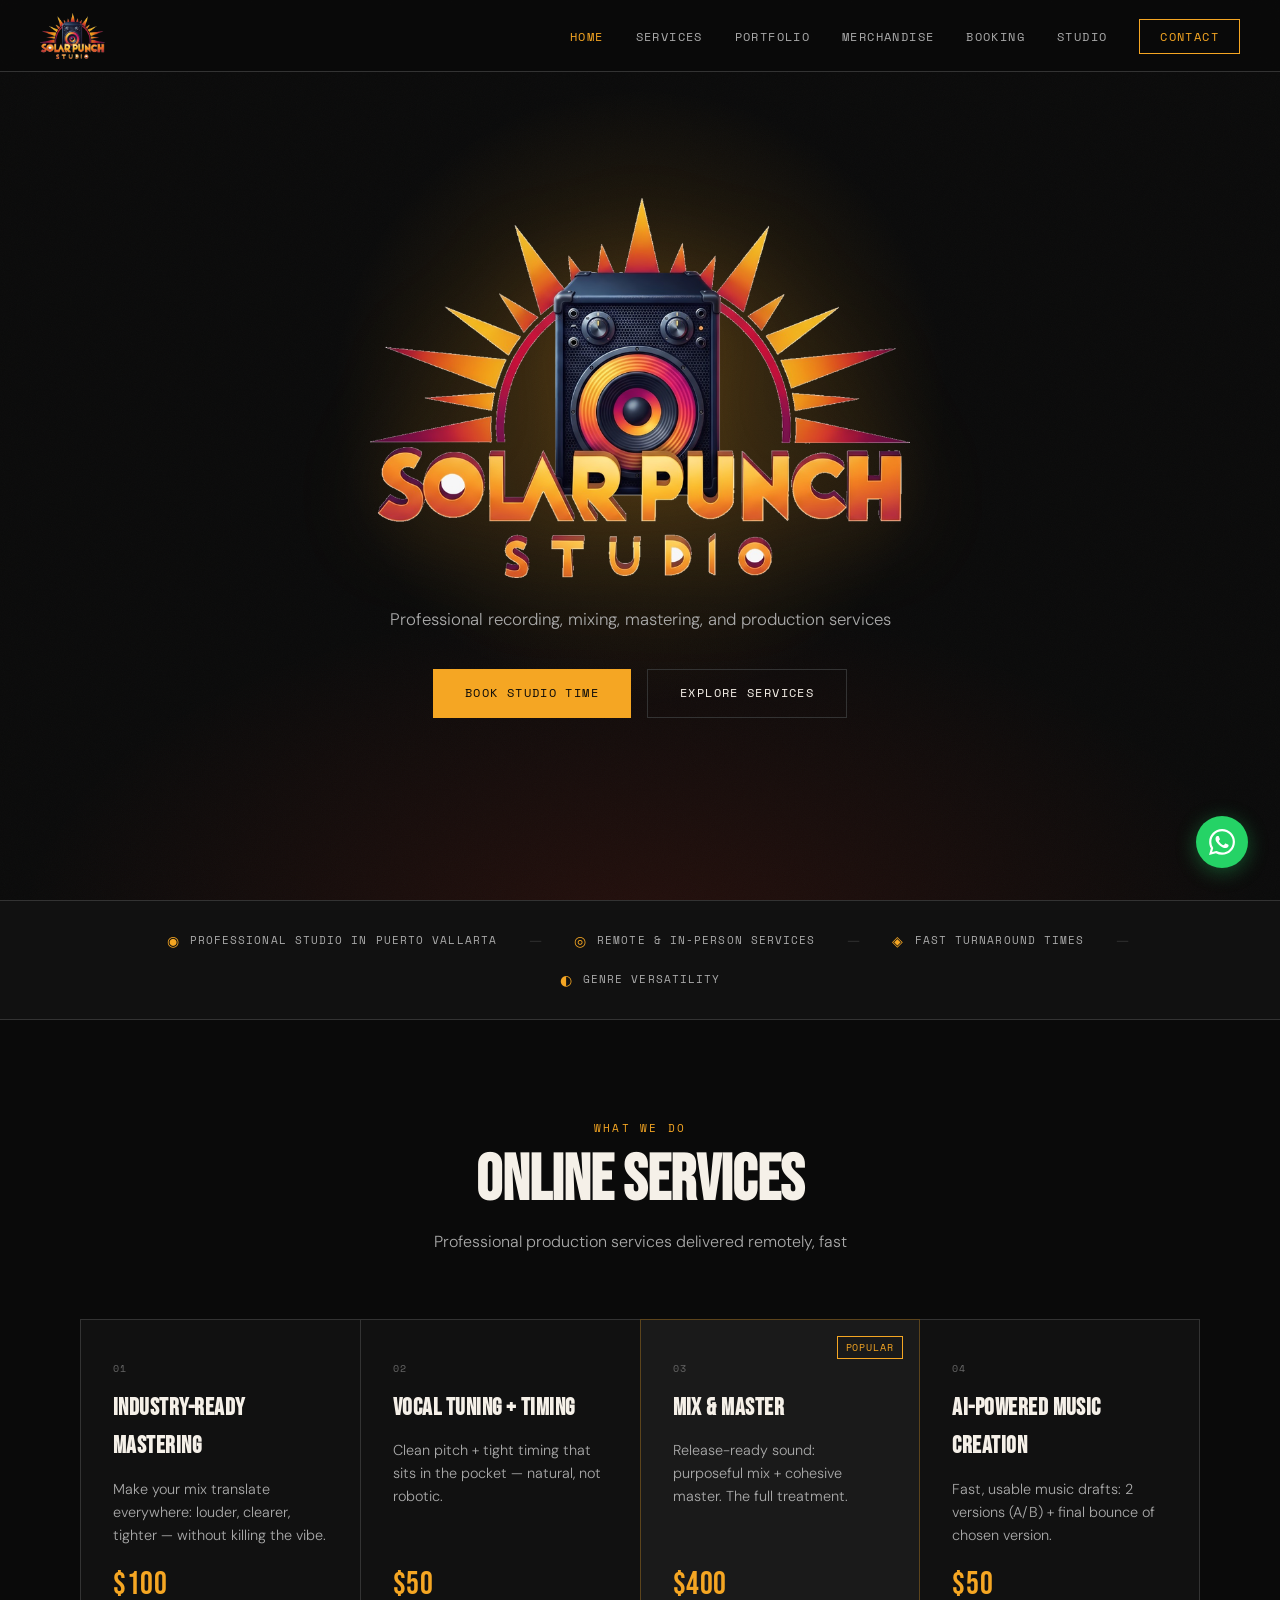
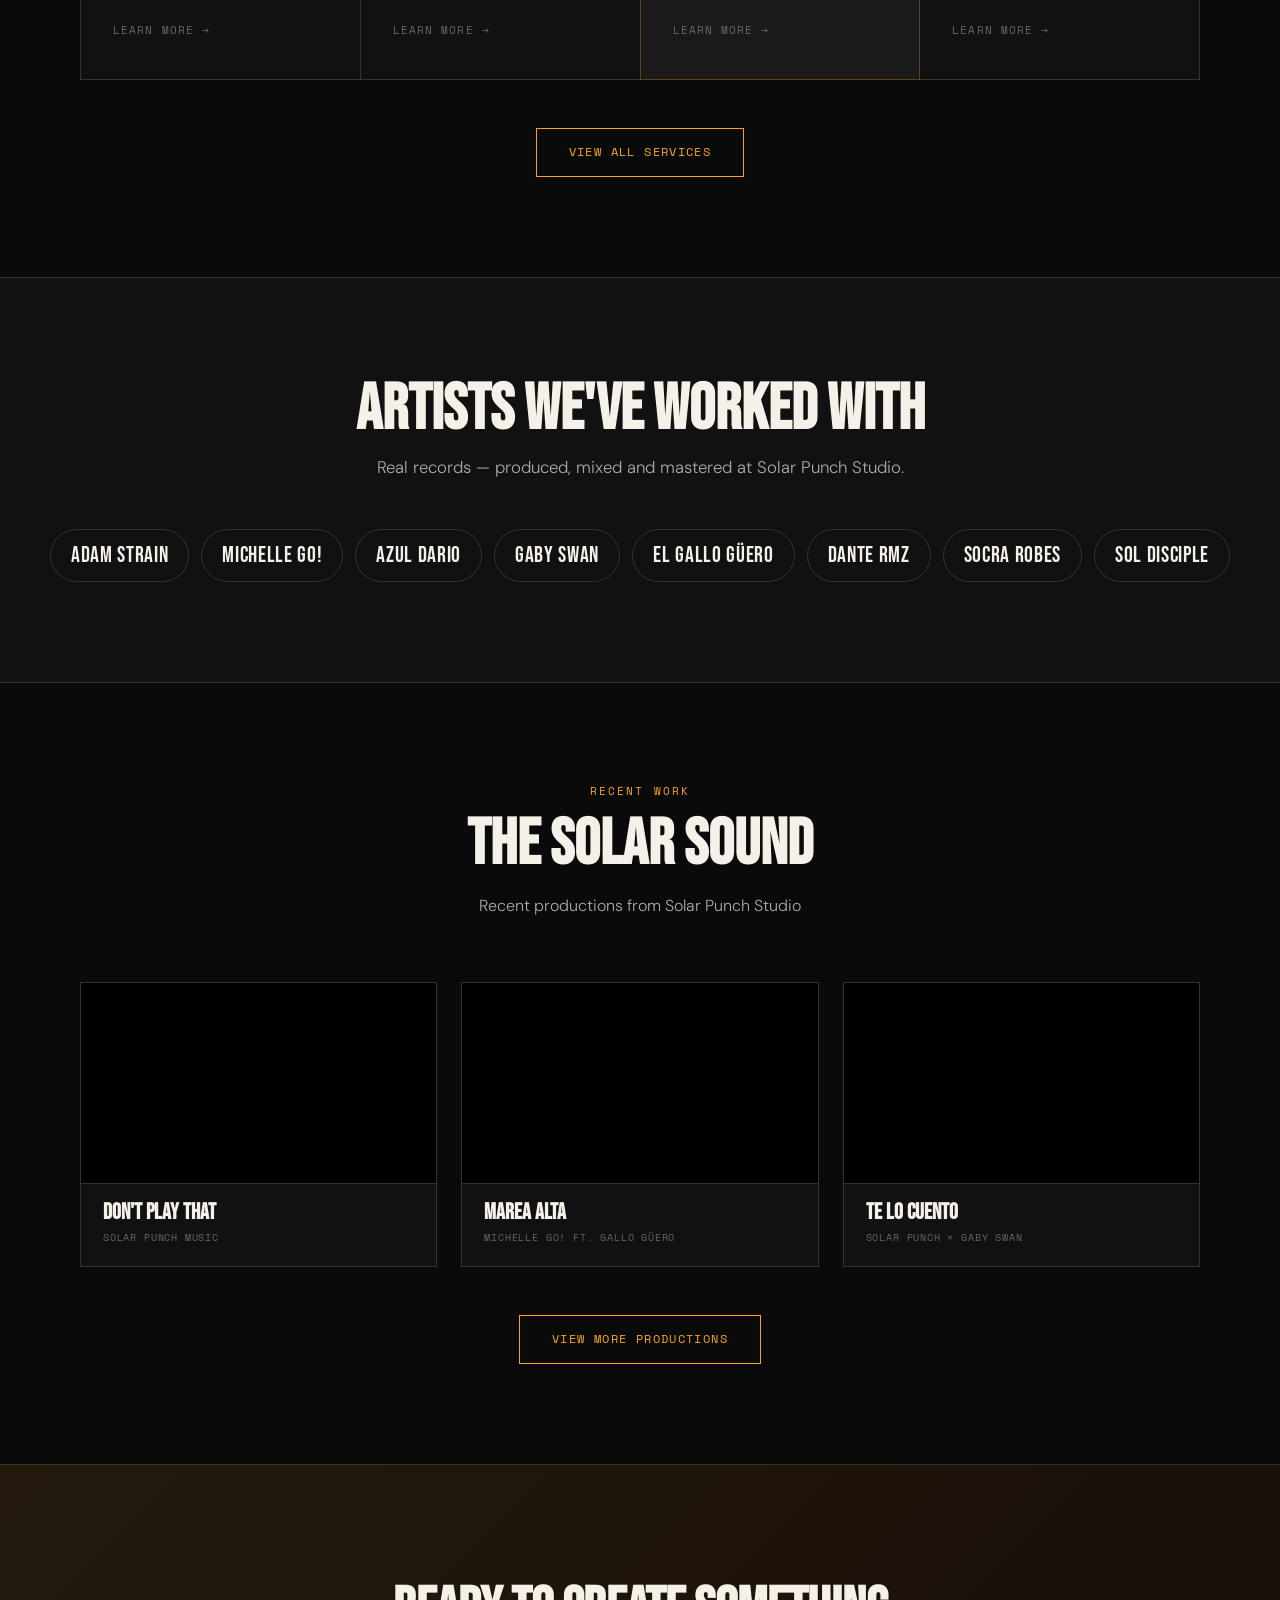
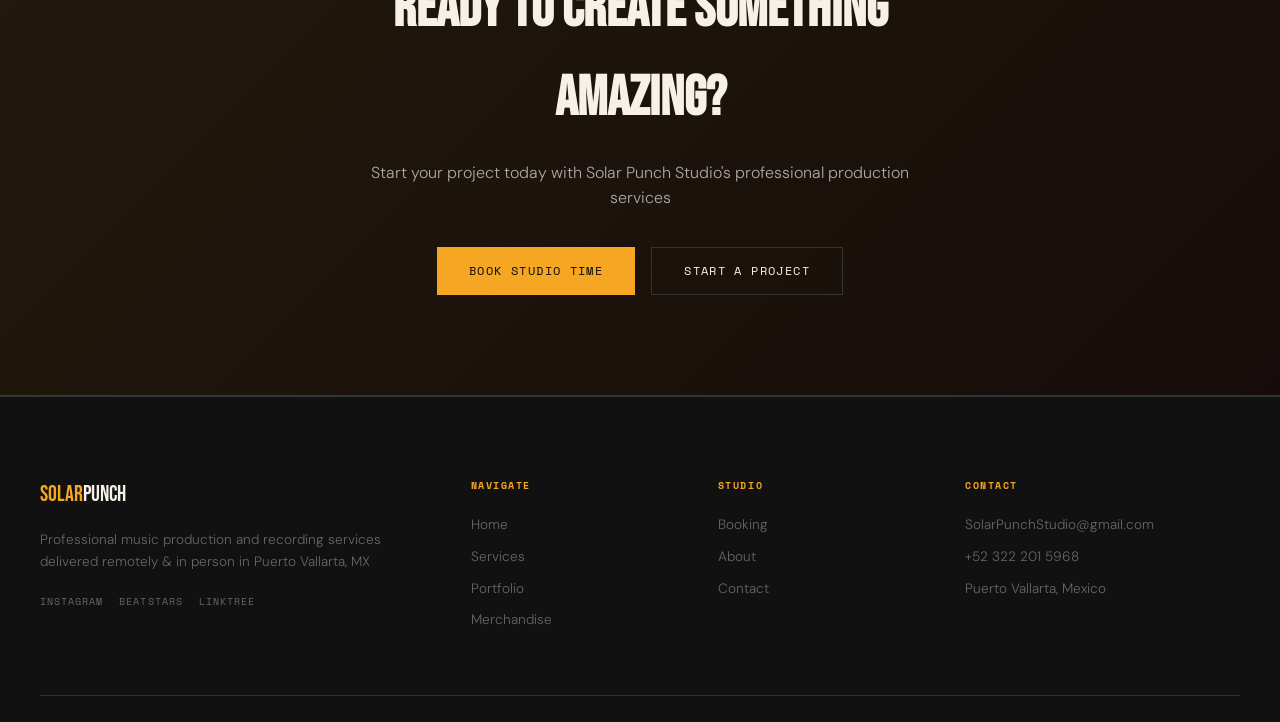
==== files/index.html @ 9b3d5a00 "Roster + portfolio: remove Prezence, swap Dzogchen for Discipline - Home roster: remove Prezence (vi" ====
<!DOCTYPE html>
<html lang="en">
<head>
  <meta charset="UTF-8" />
  <meta name="viewport" content="width=device-width, initial-scale=1.0" />
  <title>Solar Punch Studio — Professional Music Production | Puerto Vallarta</title>
  <meta name="description" content="Studio-quality beats, mixing, and mastering services. Remote & in-person production from Puerto Vallarta, MX. Hip-Hop, Música Mexicana, Pop, Indie, Trap & more." />
  <link rel="icon" href="favicon.ico" sizes="any" />
  <link rel="icon" type="image/png" sizes="32x32" href="favicon-32.png" />
  <link rel="icon" type="image/png" sizes="16x16" href="favicon-16.png" />
  <link rel="apple-touch-icon" href="apple-touch-icon.png" />
  <link rel="preconnect" href="https://fonts.googleapis.com" />
  <link rel="preconnect" href="https://fonts.gstatic.com" crossorigin />
  <link href="https://fonts.googleapis.com/css2?family=Bebas+Neue&family=DM+Sans:ital,opsz,wght@0,9..40,300;0,9..40,400;0,9..40,500;1,9..40,300&family=Space+Mono:ital,wght@0,400;0,700;1,400&display=swap" rel="stylesheet" />
  <link rel="stylesheet" href="style.css?v=2" />
  <style>
    .sound-card {
      border: 1px solid var(--border);
      background: var(--off-black);
      overflow: hidden;
      display: flex; flex-direction: column;
      transition: border-color var(--transition), transform var(--transition);
    }
    .sound-card:hover { border-color: var(--sun); transform: translateY(-4px); }
    .sound-video { position: relative; width: 100%; padding-top: 56.25%; background: #000; border-bottom: 1px solid var(--border); }
    .sound-video iframe { position: absolute; inset: 0; width: 100%; height: 100%; border: 0; }
    .sound-info { padding: 18px 22px 20px; }
    .sound-info h4 { font-family: var(--font-display); font-size: 1.35rem; line-height: 1.05; margin-bottom: 5px; }
    .sound-info p { font-family: var(--font-mono); font-size: 0.64rem; letter-spacing: 0.08em; color: var(--muted); text-transform: uppercase; }
    .artist-strip {
      display: flex; flex-wrap: wrap; justify-content: center;
      gap: 10px 12px; margin-top: 48px;
    }
    .artist-strip span {
      font-family: var(--font-display);
      font-size: 1.4rem; letter-spacing: 0.03em;
      color: var(--white);
      padding: 8px 20px;
      border: 1px solid var(--border);
      border-radius: 100px;
      transition: border-color var(--transition), color var(--transition);
    }
    .artist-strip span:hover { border-color: var(--sun); color: var(--sun); }
  </style>
</head>
<body>

  <!-- NAV -->
  <nav class="nav" id="nav">
    <a href="index.html" class="nav-logo" aria-label="Solar Punch Studio — home">
      <img src="logo-full.png" alt="Solar Punch Studio" />
    </a>
    <button class="nav-toggle" id="navToggle" aria-label="Menu">
      <span></span><span></span><span></span>
    </button>
    <ul class="nav-links" id="navLinks">
      <li><a href="index.html" class="active">Home</a></li>
      <li><a href="services.html">Services</a></li>
      <li><a href="portfolio.html">Portfolio</a></li>
      <li><a href="https://www.supportthecreators.com" target="_blank" rel="noopener">Merchandise</a></li>
      <li><a href="booking.html">Booking</a></li>
      <li><a href="about.html">Studio</a></li>
      <li><a href="contact.html" class="nav-cta">Contact</a></li>
    </ul>
  </nav>

  <!-- HERO -->
  <section class="hero">
    <div class="hero-bg">
      <div class="hero-glow"></div>
      <div class="grain"></div>
    </div>
    <div class="hero-content">
      <h1 class="hero-title hero-logo">
        <img src="logo-full.png" alt="Solar Punch Studio" width="540" height="380" />
      </h1>
      <p class="hero-sub">Professional recording, mixing, mastering, and production services</p>
      <div class="hero-actions">
        <a href="booking.html" class="btn btn-primary">Book Studio Time</a>
        <a href="services.html" class="btn btn-ghost">Explore Services</a>
      </div>
    </div>
  </section>

  <!-- BADGES -->
  <section class="badges">
    <div class="badge-item">
      <span class="badge-icon">◉</span>
      <span>Professional Studio in Puerto Vallarta</span>
    </div>
    <div class="badge-divider">—</div>
    <div class="badge-item">
      <span class="badge-icon">◎</span>
      <span>Remote &amp; In-Person Services</span>
    </div>
    <div class="badge-divider">—</div>
    <div class="badge-item">
      <span class="badge-icon">◈</span>
      <span>Fast Turnaround Times</span>
    </div>
    <div class="badge-divider">—</div>
    <div class="badge-item">
      <span class="badge-icon">◐</span>
      <span>Genre Versatility</span>
    </div>
  </section>

  <!-- SERVICES PREVIEW -->
  <section class="section services-preview">
    <div class="section-header">
      <p class="section-label">What We Do</p>
      <h2 class="section-title">Online Services</h2>
      <p class="section-sub">Professional production services delivered remotely, fast</p>
    </div>
    <div class="services-grid">
      <div class="service-card">
        <div class="service-num">01</div>
        <h3>Industry-Ready Mastering</h3>
        <p>Make your mix translate everywhere: louder, clearer, tighter — without killing the vibe.</p>
        <div class="service-price">$100</div>
        <a href="services.html" class="service-link">Learn more →</a>
      </div>
      <div class="service-card">
        <div class="service-num">02</div>
        <h3>Vocal Tuning + Timing</h3>
        <p>Clean pitch + tight timing that sits in the pocket — natural, not robotic.</p>
        <div class="service-price">$50</div>
        <a href="services.html" class="service-link">Learn more →</a>
      </div>
      <div class="service-card featured">
        <div class="service-num">03</div>
        <h3>Mix &amp; Master</h3>
        <p>Release-ready sound: purposeful mix + cohesive master. The full treatment.</p>
        <div class="service-price">$400</div>
        <a href="services.html" class="service-link">Learn more →</a>
      </div>
      <div class="service-card">
        <div class="service-num">04</div>
        <h3>AI-Powered Music Creation</h3>
        <p>Fast, usable music drafts: 2 versions (A/B) + final bounce of chosen version.</p>
        <div class="service-price">$50</div>
        <a href="services.html" class="service-link">Learn more →</a>
      </div>
    </div>
    <div class="section-cta">
      <a href="services.html" class="btn btn-outline">View All Services</a>
    </div>
  </section>

  <!-- TRUSTED BY -->
  <section class="trusted">
    <div class="trusted-inner">
      <h2 class="section-title">Artists We've Worked With</h2>
      <p class="trusted-lead">Real records — produced, mixed and mastered at Solar Punch Studio.</p>
      <div class="artist-strip">
        <span>Adam Strain</span>
        <span>Michelle Go!</span>
        <span>Azul Dario</span>
        <span>Gaby Swan</span>
        <span>El Gallo Güero</span>
        <span>Dante RMZ</span>
        <span>Socra Robes</span>
        <span>Sol Disciple</span>
      </div>
    </div>
  </section>

  <!-- PORTFOLIO PREVIEW -->
  <section class="section portfolio-preview">
    <div class="section-header">
      <p class="section-label">Recent Work</p>
      <h2 class="section-title">The Solar Sound</h2>
      <p class="section-sub">Recent productions from Solar Punch Studio</p>
    </div>
    <div class="portfolio-grid">
      <div class="sound-card">
        <div class="sound-video">
          <iframe src="https://www.youtube-nocookie.com/embed/-35cdhYy2c4" title="Don't Play That — Solar Punch Music" loading="lazy" allow="accelerometer; autoplay; clipboard-write; encrypted-media; gyroscope; picture-in-picture" allowfullscreen></iframe>
        </div>
        <div class="sound-info">
          <h4>Don't Play That</h4>
          <p>Solar Punch Music</p>
        </div>
      </div>
      <div class="sound-card">
        <div class="sound-video">
          <iframe src="https://www.youtube-nocookie.com/embed/tIAr6CQcJ4I" title="Marea Alta — Michelle Go! Ft. Gallo Güero" loading="lazy" allow="accelerometer; autoplay; clipboard-write; encrypted-media; gyroscope; picture-in-picture" allowfullscreen></iframe>
        </div>
        <div class="sound-info">
          <h4>Marea Alta</h4>
          <p>Michelle Go! Ft. Gallo Güero</p>
        </div>
      </div>
      <div class="sound-card">
        <div class="sound-video">
          <iframe src="https://www.youtube-nocookie.com/embed/Os_IXyhK_pM" title="Te Lo Cuento — Solar Punch x Gaby Swan x Azul Dario x El Gallo Güero" loading="lazy" allow="accelerometer; autoplay; clipboard-write; encrypted-media; gyroscope; picture-in-picture" allowfullscreen></iframe>
        </div>
        <div class="sound-info">
          <h4>Te Lo Cuento</h4>
          <p>Solar Punch × Gaby Swan</p>
        </div>
      </div>
    </div>
    <div class="section-cta">
      <a href="portfolio.html" class="btn btn-outline">View More Productions</a>
    </div>
  </section>

  <!-- CTA BANNER -->
  <section class="cta-banner">
    <div class="cta-banner-inner">
      <h2>Ready to Create Something Amazing?</h2>
      <p>Start your project today with Solar Punch Studio's professional production services</p>
      <div class="cta-actions">
        <a href="booking.html" class="btn btn-primary">Book Studio Time</a>
        <a href="contact.html" class="btn btn-ghost">Start a Project</a>
      </div>
    </div>
  </section>

  <!-- FOOTER -->
  <footer class="footer">
    <div class="footer-inner">
      <div class="footer-brand">
        <span class="logo-solar">SOLAR</span><span class="logo-punch">PUNCH</span>
        <p>Professional music production and recording services delivered remotely &amp; in person in Puerto Vallarta, MX</p>
        <div class="footer-social">
          <a href="https://instagram.com/solarpunchstudio" target="_blank" rel="noopener">Instagram</a>
          <a href="https://beatstars.com/SolarPunchStudio" target="_blank" rel="noopener">BeatStars</a>
          <a href="https://linktr.ee/SolarPunch" target="_blank" rel="noopener">Linktree</a>
        </div>
      </div>
      <div class="footer-col">
        <h5>Navigate</h5>
        <ul>
          <li><a href="index.html">Home</a></li>
          <li><a href="services.html">Services</a></li>
          <li><a href="portfolio.html">Portfolio</a></li>
          <li><a href="https://www.supportthecreators.com" target="_blank" rel="noopener">Merchandise</a></li>
        </ul>
      </div>
      <div class="footer-col">
        <h5>Studio</h5>
        <ul>
          <li><a href="booking.html">Booking</a></li>
          <li><a href="about.html">About</a></li>
          <li><a href="contact.html">Contact</a></li>
        </ul>
      </div>
      <div class="footer-col">
        <h5>Contact</h5>
        <ul>
          <li><a href="mailto:SolarPunchStudio@gmail.com">SolarPunchStudio@gmail.com</a></li>
          <li><a href="https://wa.me/523222015968" target="_blank" rel="noopener">+52 322 201 5968</a></li>
          <li>Puerto Vallarta, Mexico</li>
        </ul>
      </div>
    </div>
    <div class="footer-bottom">
      <p>© 2025 Solar Punch Studio. All rights reserved.</p>
    </div>
  </footer>

  <!-- WHATSAPP FLOAT -->
  <a href="https://wa.me/523222015968?text=Hi%20Solar%20Punch%20Studio%2C%20I%27m%20interested%20in%20your%20services" class="wa-float" target="_blank" rel="noopener" aria-label="WhatsApp">
    <svg viewBox="0 0 24 24" fill="currentColor"><path d="M17.472 14.382c-.297-.149-1.758-.867-2.03-.967-.273-.099-.471-.148-.67.15-.197.297-.767.966-.94 1.164-.173.199-.347.223-.644.075-.297-.15-1.255-.463-2.39-1.475-.883-.788-1.48-1.761-1.653-2.059-.173-.297-.018-.458.13-.606.134-.133.298-.347.446-.52.149-.174.198-.298.298-.497.099-.198.05-.371-.025-.52-.075-.149-.669-1.612-.916-2.207-.242-.579-.487-.5-.669-.51-.173-.008-.371-.01-.57-.01-.198 0-.52.074-.792.372-.272.297-1.04 1.016-1.04 2.479 0 1.462 1.065 2.875 1.213 3.074.149.198 2.096 3.2 5.077 4.487.709.306 1.262.489 1.694.625.712.227 1.36.195 1.871.118.571-.085 1.758-.719 2.006-1.413.248-.694.248-1.289.173-1.413-.074-.124-.272-.198-.57-.347m-5.421 7.403h-.004a9.87 9.87 0 01-5.031-1.378l-.361-.214-3.741.982.998-3.648-.235-.374a9.86 9.86 0 01-1.51-5.26c.001-5.45 4.436-9.884 9.888-9.884 2.64 0 5.122 1.03 6.988 2.898a9.825 9.825 0 012.893 6.994c-.003 5.45-4.437 9.884-9.885 9.884m8.413-18.297A11.815 11.815 0 0012.05 0C5.495 0 .16 5.335.157 11.892c0 2.096.547 4.142 1.588 5.945L.057 24l6.305-1.654a11.882 11.882 0 005.683 1.448h.005c6.554 0 11.89-5.335 11.893-11.893a11.821 11.821 0 00-3.48-8.413z"/></svg>
  </a>

  <script src="main.js?v=2"></script>
</body>
</html>
---- files/style.css ----
/* ============================================
   SOLAR PUNCH STUDIO — style.css
   ============================================ */

:root {
  --black:     #0a0a0a;
  --off-black: #111111;
  --dark:      #1a1a1a;
  --mid:       #2a2a2a;
  --border:    #333333;
  --muted:     #666666;
  --light:     #aaaaaa;
  --white:     #f5f0e8;
  --cream:     #ede8da;

  --sun:       #f5a623;
  --punch:     #e8351a;
  --gold:      #c9a84c;
  --glow:      rgba(245, 166, 35, 0.15);

  --font-display: 'Bebas Neue', sans-serif;
  --font-mono:    'Space Mono', monospace;
  --font-body:    'DM Sans', sans-serif;

  --nav-h: 72px;
  --max-w: 1200px;
  --radius: 4px;
  --transition: 0.25s cubic-bezier(0.4, 0, 0.2, 1);
}

/* ── RESET ── */
*, *::before, *::after { box-sizing: border-box; margin: 0; padding: 0; }
html { scroll-behavior: smooth; font-size: 16px; }
body {
  background: var(--black);
  color: var(--white);
  font-family: var(--font-body);
  font-weight: 300;
  line-height: 1.6;
  overflow-x: hidden;
}
img { display: block; max-width: 100%; }
a { color: inherit; text-decoration: none; }
ul { list-style: none; }
button { cursor: pointer; border: none; background: none; font: inherit; }

/* ── NAV ── */
.nav {
  position: fixed; top: 0; left: 0; right: 0; z-index: 100;
  height: var(--nav-h);
  display: flex; align-items: center; justify-content: space-between;
  padding: 0 40px;
  background: rgba(10, 10, 10, 0.92);
  backdrop-filter: blur(12px);
  border-bottom: 1px solid var(--border);
  transition: background var(--transition);
}
.nav-logo {
  font-family: var(--font-display);
  font-size: 1.6rem;
  letter-spacing: 0.04em;
}
.logo-solar { color: var(--sun); }
.logo-punch { color: var(--white); }
.nav-logo img { height: 46px; width: auto; display: block; }

.nav-links {
  display: flex; align-items: center; gap: 32px;
}
.nav-links a {
  font-family: var(--font-mono);
  font-size: 0.72rem;
  letter-spacing: 0.12em;
  text-transform: uppercase;
  color: var(--light);
  transition: color var(--transition);
}
.nav-links a:hover,
.nav-links a.active { color: var(--sun); }

.nav-cta {
  padding: 8px 20px;
  border: 1px solid var(--sun) !important;
  color: var(--sun) !important;
  transition: background var(--transition), color var(--transition) !important;
}
.nav-cta:hover {
  background: var(--sun) !important;
  color: var(--black) !important;
}

.nav-toggle { display: none; flex-direction: column; gap: 5px; }
.nav-toggle span {
  display: block; width: 24px; height: 2px;
  background: var(--white);
  transition: transform var(--transition), opacity var(--transition);
}

/* ── HERO ── */
.hero {
  position: relative;
  min-height: 100vh;
  display: flex; align-items: center;
  padding: calc(var(--nav-h) + 60px) 40px 80px;
  overflow: hidden;
}
.hero-bg {
  position: absolute; inset: 0; z-index: 0;
  background: radial-gradient(ellipse 70% 55% at 50% 105%, rgba(232,53,26,0.12) 0%, transparent 70%),
              var(--black);
}
/* Soft pulsing glow centered directly behind the hero logo */
.hero-glow {
  position: absolute; top: 44%; left: 50%;
  transform: translate(-50%, -50%);
  width: min(64vw, 620px); aspect-ratio: 1 / 1;
  border-radius: 50%;
  background: radial-gradient(circle, rgba(245,166,35,0.22) 0%, rgba(245,166,35,0.07) 45%, transparent 70%);
  z-index: 0; pointer-events: none;
  animation: glow-pulse 6s ease-in-out infinite;
}
@keyframes glow-pulse {
  0%, 100% { opacity: 0.78; transform: translate(-50%, -50%) scale(1); }
  50%      { opacity: 1;    transform: translate(-50%, -50%) scale(1.06); }
}
.sun-circle {
  position: absolute;
  right: 5%; top: 50%; transform: translateY(-50%);
  width: min(45vw, 520px); height: min(45vw, 520px);
  border-radius: 50%;
  background: radial-gradient(circle, rgba(245,166,35,0.18) 0%, rgba(245,166,35,0.06) 40%, transparent 70%);
  border: 1px solid rgba(245,166,35,0.12);
  animation: pulse-sun 6s ease-in-out infinite;
}
.sun-rays {
  position: absolute;
  right: 5%; top: 50%; transform: translateY(-50%);
  width: min(45vw, 520px); height: min(45vw, 520px);
  border-radius: 50%;
  background: conic-gradient(
    transparent 0deg, rgba(245,166,35,0.04) 10deg, transparent 20deg,
    transparent 40deg, rgba(245,166,35,0.04) 50deg, transparent 60deg,
    transparent 80deg, rgba(245,166,35,0.04) 90deg, transparent 100deg,
    transparent 120deg, rgba(245,166,35,0.04) 130deg, transparent 140deg,
    transparent 160deg, rgba(245,166,35,0.04) 170deg, transparent 180deg,
    transparent 200deg, rgba(245,166,35,0.04) 210deg, transparent 220deg,
    transparent 240deg, rgba(245,166,35,0.04) 250deg, transparent 260deg,
    transparent 280deg, rgba(245,166,35,0.04) 290deg, transparent 300deg,
    transparent 320deg, rgba(245,166,35,0.04) 330deg, transparent 340deg,
    transparent 360deg
  );
  animation: spin-rays 40s linear infinite;
}
.grain {
  position: absolute; inset: 0; z-index: 1; opacity: 0.025;
  background-image: url("data:image/svg+xml,%3Csvg viewBox='0 0 256 256' xmlns='http://www.w3.org/2000/svg'%3E%3Cfilter id='noise'%3E%3CfeTurbulence type='fractalNoise' baseFrequency='0.9' numOctaves='4' stitchTiles='stitch'/%3E%3C/filter%3E%3Crect width='100%25' height='100%25' filter='url(%23noise)'/%3E%3C/svg%3E");
  background-size: 200px;
  pointer-events: none;
}

.hero-content {
  position: relative; z-index: 2;
  max-width: 760px;
  margin: 0 auto;
  text-align: center;
}
.hero-eyebrow {
  font-family: var(--font-mono);
  font-size: 0.72rem;
  letter-spacing: 0.2em;
  text-transform: uppercase;
  color: var(--sun);
  margin-bottom: 16px;
  animation: fade-up 0.8s 0.1s both;
}
.hero-title {
  font-family: var(--font-display);
  line-height: 0.9;
  margin-bottom: 24px;
}
.hero-logo { margin-bottom: 28px; }
.hero-logo img {
  width: min(540px, 86vw);
  height: auto;
  margin: 0 auto;
  animation: fade-up 0.8s 0.2s both;
  filter: drop-shadow(0 12px 44px rgba(245,166,35,0.14));
}
.hero-line-1 {
  display: block;
  font-size: clamp(5rem, 14vw, 11rem);
  color: var(--sun);
  animation: fade-up 0.8s 0.2s both;
}
.hero-line-2 {
  display: block;
  font-size: clamp(5rem, 14vw, 11rem);
  color: var(--white);
  animation: fade-up 0.8s 0.3s both;
}
.hero-line-3 {
  display: block;
  font-size: clamp(2rem, 5.5vw, 4.5rem);
  color: var(--muted);
  letter-spacing: 0.35em;
  animation: fade-up 0.8s 0.4s both;
}
.hero-sub {
  font-size: 1.05rem;
  color: var(--light);
  margin-bottom: 36px;
  font-weight: 300;
  animation: fade-up 0.8s 0.5s both;
}
.hero-actions {
  display: flex; gap: 16px; flex-wrap: wrap;
  justify-content: center;
  margin-bottom: 36px;
  animation: fade-up 0.8s 0.6s both;
}
.hero-tags {
  display: flex; flex-wrap: wrap; gap: 8px;
  animation: fade-up 0.8s 0.7s both;
}
.hero-tags span {
  font-family: var(--font-mono);
  font-size: 0.65rem;
  letter-spacing: 0.1em;
  text-transform: uppercase;
  padding: 5px 12px;
  border: 1px solid var(--border);
  color: var(--muted);
}

.hero-scroll {
  position: absolute; bottom: 40px; left: 40px; z-index: 2;
  font-family: var(--font-mono);
  font-size: 0.6rem;
  letter-spacing: 0.25em;
  color: var(--muted);
  writing-mode: vertical-rl;
  animation: fade-in 1s 1s both;
}
.hero-scroll::after {
  content: '';
  display: block;
  width: 1px; height: 48px;
  background: var(--border);
  margin: 12px auto 0;
}

/* ── BUTTONS ── */
.btn {
  display: inline-flex; align-items: center;
  font-family: var(--font-mono);
  font-size: 0.72rem;
  letter-spacing: 0.12em;
  text-transform: uppercase;
  padding: 14px 32px;
  transition: all var(--transition);
  white-space: nowrap;
}
.btn-primary {
  background: var(--sun);
  color: var(--black);
}
.btn-primary:hover {
  background: #f0b544;
  transform: translateY(-1px);
}
.btn-ghost {
  border: 1px solid var(--border);
  color: var(--white);
}
.btn-ghost:hover {
  border-color: var(--sun);
  color: var(--sun);
}
.btn-outline {
  border: 1px solid var(--sun);
  color: var(--sun);
}
.btn-outline:hover {
  background: var(--sun);
  color: var(--black);
}

/* ── BADGES ── */
.badges {
  display: flex; align-items: center; justify-content: center;
  flex-wrap: wrap; gap: 0;
  background: var(--off-black);
  border-top: 1px solid var(--border);
  border-bottom: 1px solid var(--border);
  padding: 20px 40px;
  overflow: hidden;
}
.badge-item {
  display: flex; align-items: center; gap: 10px;
  padding: 8px 24px;
  font-family: var(--font-mono);
  font-size: 0.68rem;
  letter-spacing: 0.1em;
  text-transform: uppercase;
  color: var(--light);
}
.badge-icon { color: var(--sun); font-size: 0.9rem; }
.badge-divider { color: var(--border); padding: 0 8px; }

/* ── SECTIONS ── */
.section {
  padding: 100px 40px;
  max-width: var(--max-w);
  margin: 0 auto;
}
.section-header { text-align: center; margin-bottom: 64px; }
.section-label {
  font-family: var(--font-mono);
  font-size: 0.68rem;
  letter-spacing: 0.2em;
  text-transform: uppercase;
  color: var(--sun);
  margin-bottom: 12px;
}
.section-title {
  font-family: var(--font-display);
  font-size: clamp(2.5rem, 5vw, 4rem);
  line-height: 1;
  margin-bottom: 16px;
}
.section-sub {
  color: var(--light);
  font-weight: 300;
  font-size: 1rem;
}
.section-cta { text-align: center; margin-top: 48px; }

/* ── SERVICES GRID ── */
.services-grid {
  display: grid;
  grid-template-columns: repeat(auto-fit, minmax(260px, 1fr));
  gap: 1px;
  background: var(--border);
  border: 1px solid var(--border);
}
.service-card {
  background: var(--off-black);
  padding: 40px 32px;
  display: flex; flex-direction: column; gap: 12px;
  transition: background var(--transition);
  position: relative;
}
.service-card:hover { background: var(--dark); }
.service-card.featured {
  background: var(--dark);
  border: 1px solid rgba(245,166,35,0.3);
  margin: -1px;
  z-index: 1;
}
.service-card.featured::before {
  content: 'Popular';
  position: absolute; top: 16px; right: 16px;
  font-family: var(--font-mono);
  font-size: 0.6rem;
  letter-spacing: 0.1em;
  text-transform: uppercase;
  color: var(--sun);
  border: 1px solid var(--sun);
  padding: 3px 8px;
}
.service-num {
  font-family: var(--font-mono);
  font-size: 0.65rem;
  color: var(--muted);
  letter-spacing: 0.1em;
}
.service-card h3 {
  font-family: var(--font-display);
  font-size: 1.5rem;
  letter-spacing: 0.02em;
  color: var(--white);
}
.service-card p {
  font-size: 0.9rem;
  color: var(--light);
  line-height: 1.6;
  flex: 1;
}
.service-price {
  font-family: var(--font-display);
  font-size: 2rem;
  color: var(--sun);
  letter-spacing: 0.02em;
}
.service-link {
  font-family: var(--font-mono);
  font-size: 0.68rem;
  letter-spacing: 0.1em;
  text-transform: uppercase;
  color: var(--muted);
  transition: color var(--transition);
}
.service-link:hover { color: var(--sun); }

/* ── ABOUT STRIP ── */
.about-strip {
  background: var(--off-black);
  border-top: 1px solid var(--border);
  border-bottom: 1px solid var(--border);
  padding: 100px 40px;
}
.about-strip-inner {
  max-width: var(--max-w);
  margin: 0 auto;
  display: grid;
  grid-template-columns: 1fr 1fr;
  gap: 80px;
  align-items: center;
}
.about-strip-text { display: flex; flex-direction: column; gap: 24px; }
.about-strip-text h2 {
  font-family: var(--font-display);
  font-size: clamp(2rem, 4vw, 3.2rem);
  line-height: 1.1;
}
.about-strip-text p {
  color: var(--light);
  font-weight: 300;
  line-height: 1.7;
}
.about-stats {
  display: flex; gap: 40px;
  padding: 24px 0;
  border-top: 1px solid var(--border);
  border-bottom: 1px solid var(--border);
}
.stat { display: flex; flex-direction: column; gap: 4px; }
.stat-num {
  font-family: var(--font-display);
  font-size: 2.5rem;
  color: var(--sun);
  line-height: 1;
}
.stat-label {
  font-family: var(--font-mono);
  font-size: 0.62rem;
  letter-spacing: 0.12em;
  text-transform: uppercase;
  color: var(--muted);
}

/* VINYL */
.about-strip-visual {
  display: flex; align-items: center; justify-content: center;
}
.vinyl-wrap {
  position: relative;
  width: 320px; height: 320px;
}
.vinyl {
  width: 100%; height: 100%;
  border-radius: 50%;
  background: radial-gradient(circle at center, #1a1a1a 0%, #0d0d0d 30%, #1a1a1a 31%, #111 35%, #1a1a1a 36%, #111 55%, #1a1a1a 56%, #0d0d0d 100%);
  box-shadow: 0 0 60px rgba(245,166,35,0.1), inset 0 0 40px rgba(0,0,0,0.5);
  animation: spin-vinyl 8s linear infinite;
  display: flex; align-items: center; justify-content: center;
  border: 2px solid var(--border);
}
.vinyl-label {
  width: 110px; height: 110px;
  border-radius: 50%;
  background: radial-gradient(circle, var(--sun) 0%, #c8841a 100%);
  display: flex; flex-direction: column;
  align-items: center; justify-content: center;
  font-family: var(--font-display);
  font-size: 1rem;
  color: var(--black);
  letter-spacing: 0.06em;
  line-height: 1.1;
  box-shadow: 0 0 20px rgba(245,166,35,0.3);
  animation: counter-spin 8s linear infinite;
}
.vinyl-label span { display: block; text-align: center; }

/* ── TRUSTED BY (home) ── */
.trusted {
  background: var(--off-black);
  border-top: 1px solid var(--border);
  border-bottom: 1px solid var(--border);
  padding: 100px 40px;
}
.trusted-inner { max-width: var(--max-w); margin: 0 auto; text-align: center; }
.trusted-inner > .section-title { margin-bottom: 12px; }
.trusted-lead { color: var(--light); font-weight: 300; font-size: 1.05rem; }
.trusted-cols {
  display: grid; grid-template-columns: repeat(3, 1fr);
  gap: 48px; margin-top: 56px;
}
.trusted-col h3 {
  font-family: var(--font-display);
  font-size: 1.7rem;
  color: var(--sun);
  letter-spacing: 0.02em;
  margin-bottom: 12px;
}
.trusted-col p { color: var(--light); font-weight: 300; line-height: 1.6; font-size: 0.95rem; }
@media (max-width: 800px) {
  .trusted { padding: 72px 24px; }
  .trusted-cols { grid-template-columns: 1fr; gap: 36px; }
}

/* ── PORTFOLIO GRID ── */
.portfolio-grid {
  display: grid;
  grid-template-columns: repeat(auto-fit, minmax(300px, 1fr));
  gap: 24px;
}
.portfolio-card {
  border: 1px solid var(--border);
  overflow: hidden;
  transition: border-color var(--transition), transform var(--transition);
}
.portfolio-card:hover {
  border-color: var(--sun);
  transform: translateY(-4px);
}
.portfolio-art {
  height: 200px;
  display: flex; align-items: flex-end; padding: 16px;
}
.portfolio-art span {
  font-family: var(--font-mono);
  font-size: 0.6rem;
  letter-spacing: 0.15em;
  text-transform: uppercase;
  color: rgba(255,255,255,0.6);
  background: rgba(0,0,0,0.4);
  padding: 4px 8px;
}
.portfolio-info { padding: 20px 24px; }
.portfolio-info h4 {
  font-family: var(--font-display);
  font-size: 1.3rem;
  margin-bottom: 6px;
}
.portfolio-info p {
  font-family: var(--font-mono);
  font-size: 0.65rem;
  letter-spacing: 0.08em;
  color: var(--muted);
}

/* ── CTA BANNER ── */
.cta-banner {
  background: linear-gradient(135deg, rgba(245,166,35,0.1) 0%, rgba(232,53,26,0.06) 100%);
  border-top: 1px solid rgba(245,166,35,0.2);
  border-bottom: 1px solid rgba(245,166,35,0.2);
  padding: 100px 40px;
  text-align: center;
}
.cta-banner-inner { max-width: 600px; margin: 0 auto; }
.cta-banner h2 {
  font-family: var(--font-display);
  font-size: clamp(2rem, 5vw, 3.5rem);
  margin-bottom: 16px;
}
.cta-banner p { color: var(--light); margin-bottom: 36px; }
.cta-actions { display: flex; gap: 16px; justify-content: center; flex-wrap: wrap; }

/* ── FOOTER ── */
.footer {
  background: var(--off-black);
  border-top: 1px solid var(--border);
  padding: 80px 40px 0;
}
.footer-inner {
  max-width: var(--max-w);
  margin: 0 auto;
  display: grid;
  grid-template-columns: 2fr 1fr 1fr 1.5fr;
  gap: 64px;
  padding-bottom: 64px;
}
.footer-brand .logo-solar { font-family: var(--font-display); font-size: 1.4rem; color: var(--sun); }
.footer-brand .logo-punch { font-family: var(--font-display); font-size: 1.4rem; }
.footer-brand p {
  margin-top: 16px;
  font-size: 0.85rem;
  color: var(--muted);
  line-height: 1.6;
}
.footer-social {
  display: flex; gap: 16px; margin-top: 20px; flex-wrap: wrap;
}
.footer-social a {
  font-family: var(--font-mono);
  font-size: 0.65rem;
  letter-spacing: 0.1em;
  text-transform: uppercase;
  color: var(--muted);
  transition: color var(--transition);
}
.footer-social a:hover { color: var(--sun); }

.footer-col h5 {
  font-family: var(--font-mono);
  font-size: 0.65rem;
  letter-spacing: 0.15em;
  text-transform: uppercase;
  color: var(--sun);
  margin-bottom: 20px;
}
.footer-col ul { display: flex; flex-direction: column; gap: 10px; }
.footer-col a, .footer-col li {
  font-size: 0.85rem;
  color: var(--muted);
  transition: color var(--transition);
}
.footer-col a:hover { color: var(--white); }

.footer-bottom {
  max-width: var(--max-w);
  margin: 0 auto;
  padding: 24px 0;
  border-top: 1px solid var(--border);
  display: flex; justify-content: space-between; align-items: center;
  flex-wrap: wrap; gap: 12px;
}
.footer-bottom p {
  font-family: var(--font-mono);
  font-size: 0.65rem;
  letter-spacing: 0.08em;
  color: var(--muted);
}
.footer-bottom-links {
  display: flex; gap: 24px;
}
.footer-bottom-links a {
  font-family: var(--font-mono);
  font-size: 0.65rem;
  letter-spacing: 0.08em;
  text-transform: uppercase;
  color: var(--muted);
  transition: color var(--transition);
}
.footer-bottom-links a:hover { color: var(--sun); }

/* ── WHATSAPP FLOAT ── */
.wa-float {
  position: fixed; bottom: 32px; right: 32px; z-index: 99;
  width: 52px; height: 52px;
  background: #25D366;
  border-radius: 50%;
  display: flex; align-items: center; justify-content: center;
  color: #fff;
  box-shadow: 0 4px 20px rgba(37, 211, 102, 0.35);
  transition: transform var(--transition), box-shadow var(--transition);
}
.wa-float:hover {
  transform: scale(1.08);
  box-shadow: 0 6px 28px rgba(37, 211, 102, 0.5);
}
.wa-float svg { width: 26px; height: 26px; }

/* ── PAGE HERO (inner pages) ── */
.page-hero {
  padding: calc(var(--nav-h) + 60px) 40px 60px;
  max-width: var(--max-w);
  margin: 0 auto;
  border-bottom: 1px solid var(--border);
}
.page-hero .section-label { margin-bottom: 12px; }
.page-hero h1 {
  font-family: var(--font-display);
  font-size: clamp(3rem, 8vw, 6rem);
  line-height: 0.95;
  margin-bottom: 20px;
}
.page-hero p {
  color: var(--light);
  font-size: 1.05rem;
  font-weight: 300;
  max-width: 560px;
}

/* ── CONTACT FORM ── */
.form-grid {
  display: grid;
  grid-template-columns: 1fr 1fr;
  gap: 24px;
}
.form-group {
  display: flex; flex-direction: column; gap: 8px;
}
.form-group.full { grid-column: 1 / -1; }
.form-group label {
  font-family: var(--font-mono);
  font-size: 0.65rem;
  letter-spacing: 0.12em;
  text-transform: uppercase;
  color: var(--muted);
}
.form-group input,
.form-group select,
.form-group textarea {
  background: var(--dark);
  border: 1px solid var(--border);
  color: var(--white);
  padding: 14px 16px;
  font-family: var(--font-body);
  font-size: 0.9rem;
  outline: none;
  transition: border-color var(--transition);
  border-radius: var(--radius);
}
.form-group input:focus,
.form-group select:focus,
.form-group textarea:focus {
  border-color: var(--sun);
}
.form-group textarea { resize: vertical; min-height: 120px; }
.form-group select option { background: var(--dark); }

/* ── ANIMATIONS ── */
@keyframes fade-up {
  from { opacity: 0; transform: translateY(24px); }
  to   { opacity: 1; transform: translateY(0); }
}
@keyframes fade-in {
  from { opacity: 0; }
  to   { opacity: 1; }
}
@keyframes pulse-sun {
  0%, 100% { transform: translateY(-50%) scale(1); opacity: 1; }
  50%       { transform: translateY(-50%) scale(1.04); opacity: 0.8; }
}
@keyframes spin-rays {
  from { transform: translateY(-50%) rotate(0deg); }
  to   { transform: translateY(-50%) rotate(360deg); }
}
@keyframes spin-vinyl {
  from { transform: rotate(0deg); }
  to   { transform: rotate(360deg); }
}
@keyframes counter-spin {
  from { transform: rotate(0deg); }
  to   { transform: rotate(-360deg); }
}

/* ── RESPONSIVE ── */
@media (max-width: 900px) {
  .nav { padding: 0 24px; }
  .nav-logo img { height: 40px; }
  .nav-links {
    display: none;
    position: fixed; inset: 0; top: var(--nav-h);
    background: var(--off-black);
    flex-direction: column; align-items: center; justify-content: center;
    gap: 32px;
    border-top: 1px solid var(--border);
  }
  .nav-links.open { display: flex; }
  .nav-links a { font-size: 0.9rem; }
  .nav-toggle { display: flex; }

  .hero { padding: calc(var(--nav-h) + 40px) 24px 60px; }
  .hero-scroll { display: none; }

  .badges { padding: 16px 24px; gap: 4px; }
  .badge-divider { display: none; }

  .section { padding: 72px 24px; }

  .about-strip { padding: 72px 24px; }
  .about-strip-inner { grid-template-columns: 1fr; gap: 48px; }
  .vinyl-wrap { width: 240px; height: 240px; }

  .footer-inner { grid-template-columns: 1fr 1fr; gap: 40px; }

  .form-grid { grid-template-columns: 1fr; }
  .form-group.full { grid-column: 1; }
}

@media (max-width: 600px) {
  .hero-line-1, .hero-line-2 { font-size: clamp(4rem, 20vw, 6rem); }
  .footer-inner { grid-template-columns: 1fr; }
  .cta-actions { flex-direction: column; align-items: center; }
  .hero-actions { flex-direction: column; }
  .about-strip-visual { display: none; }
}
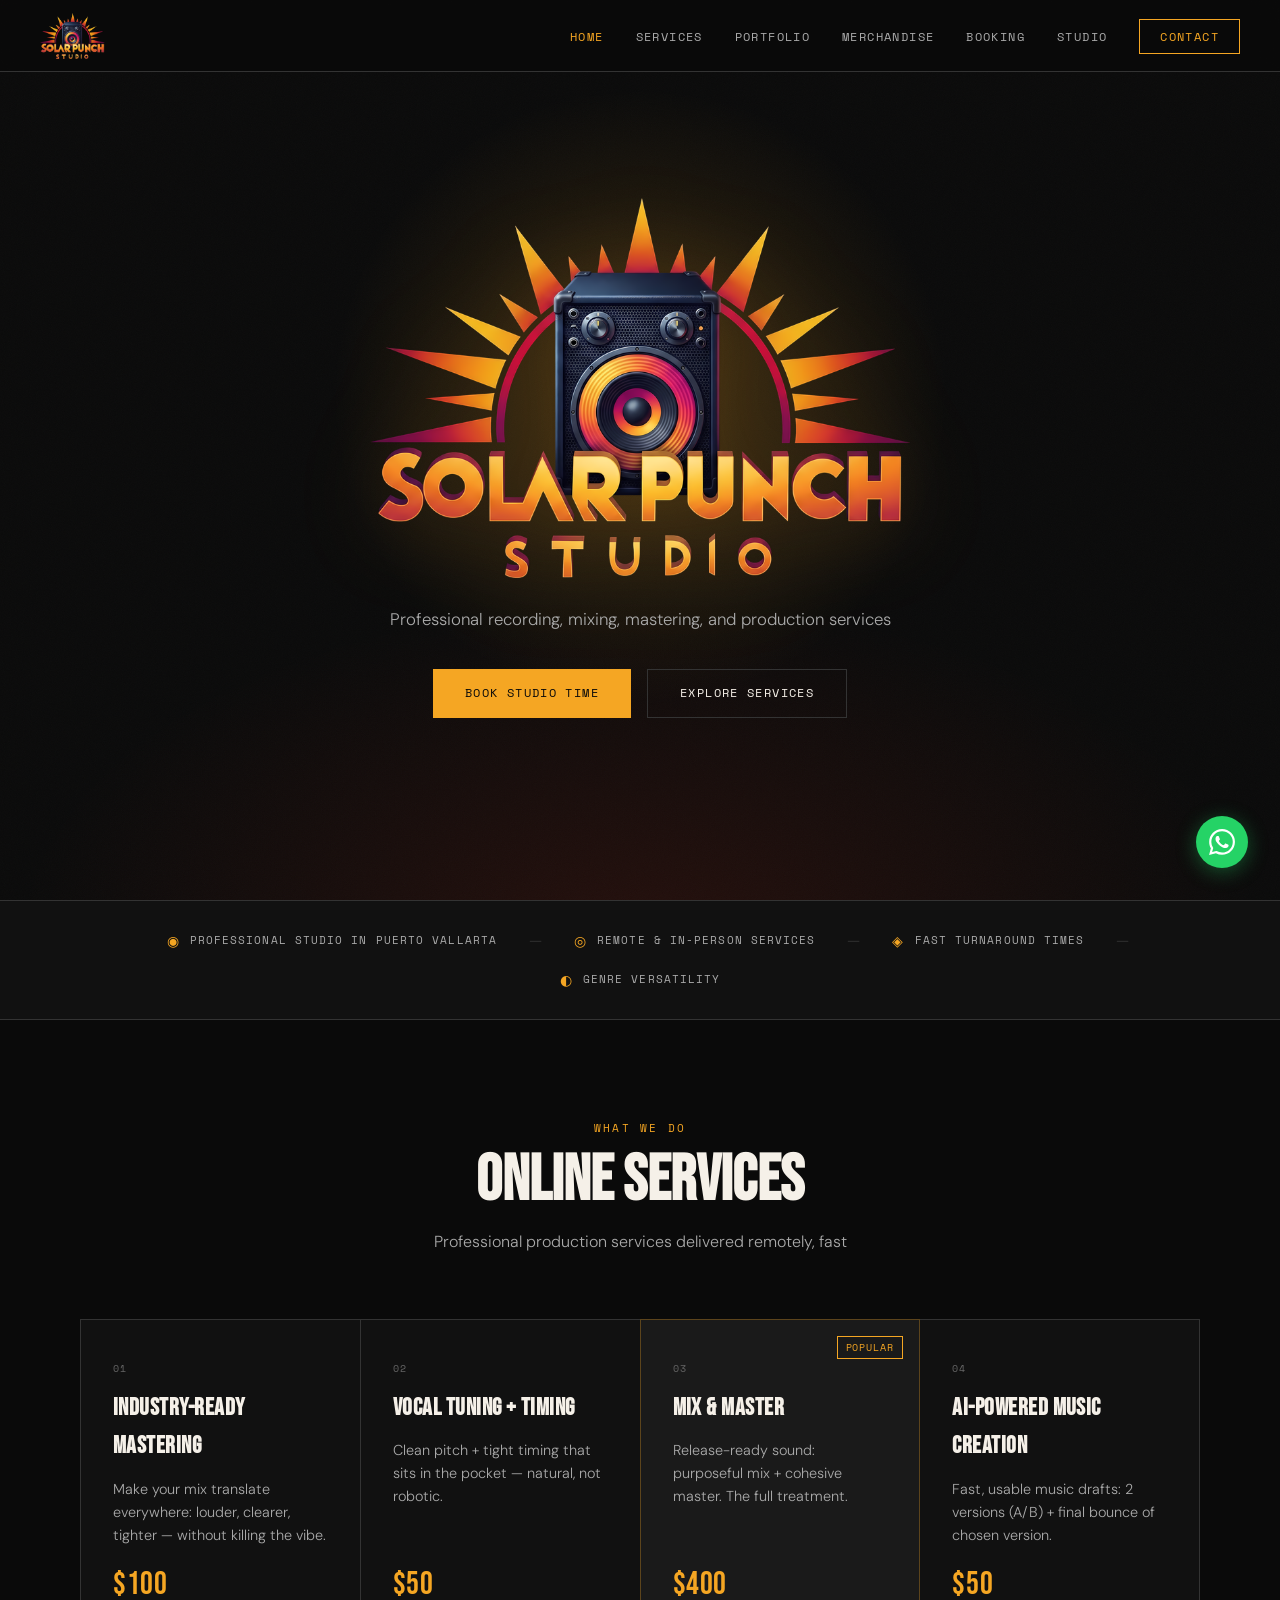
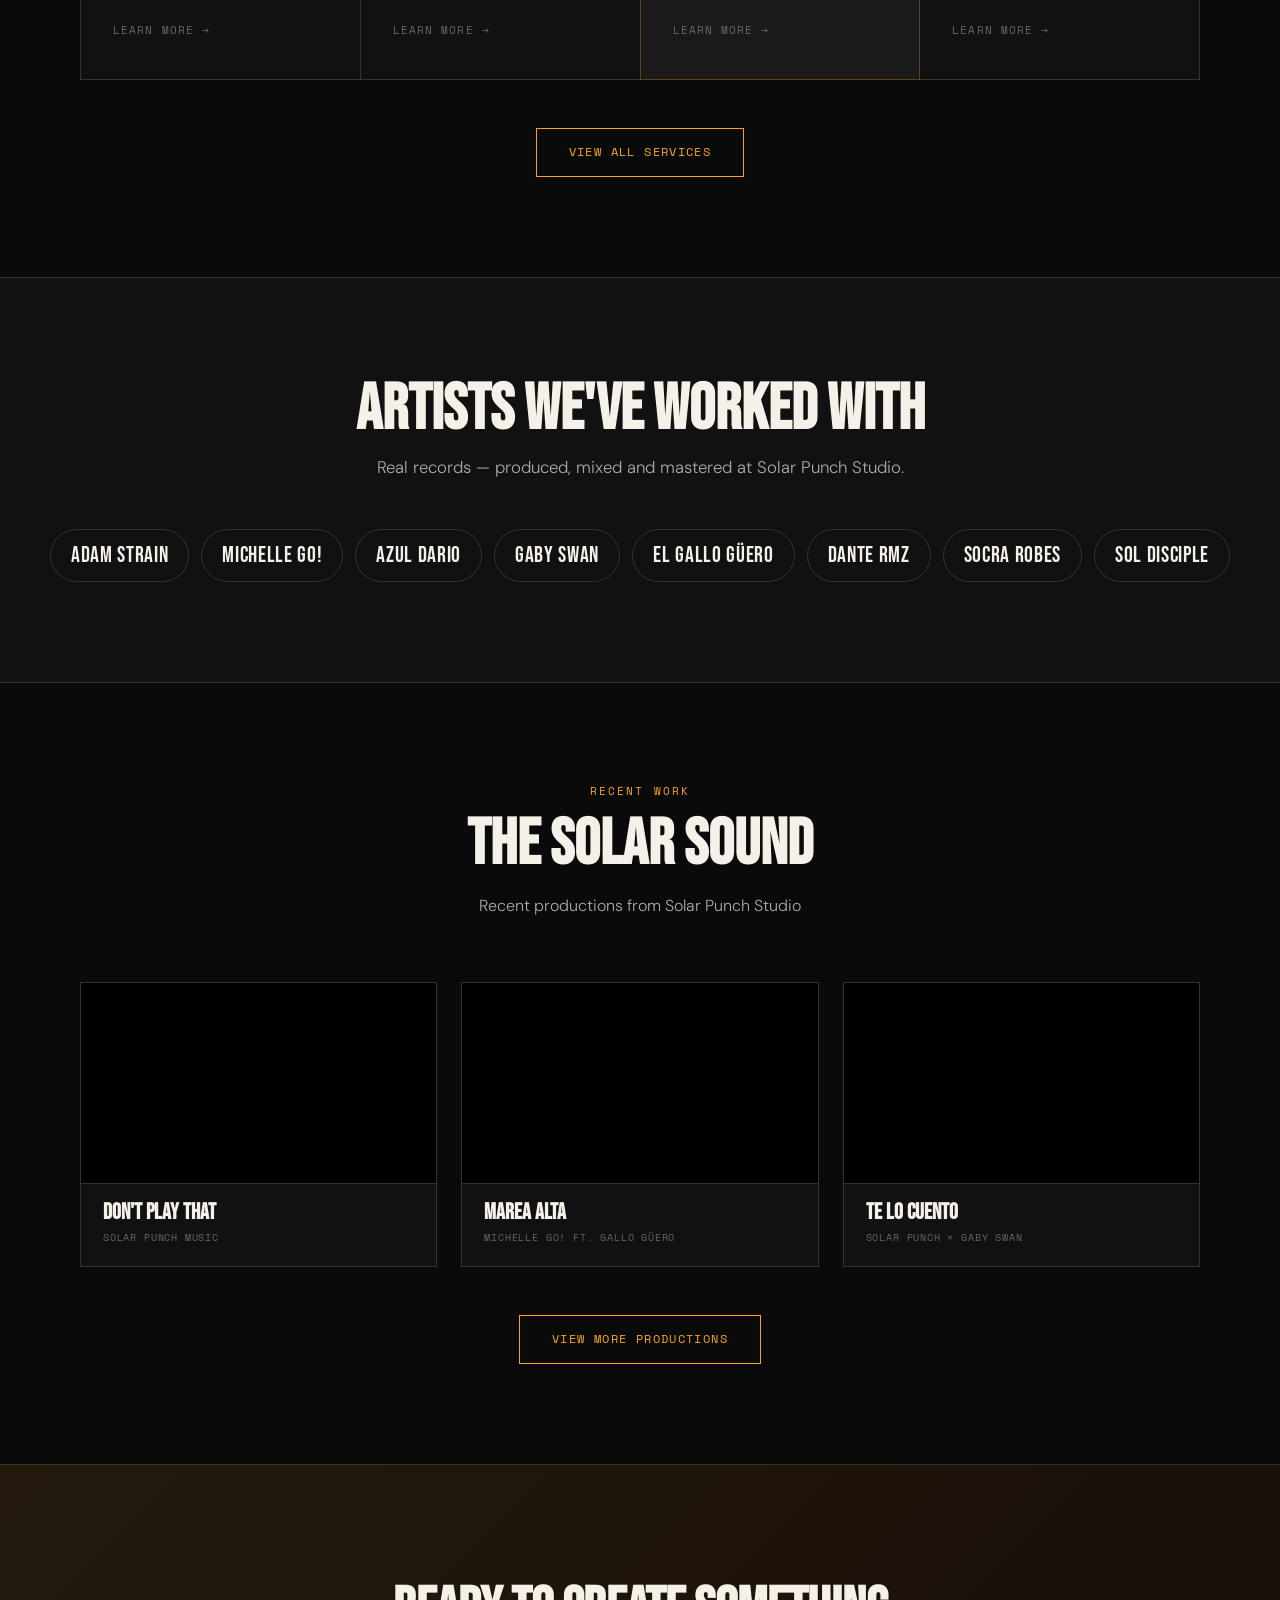
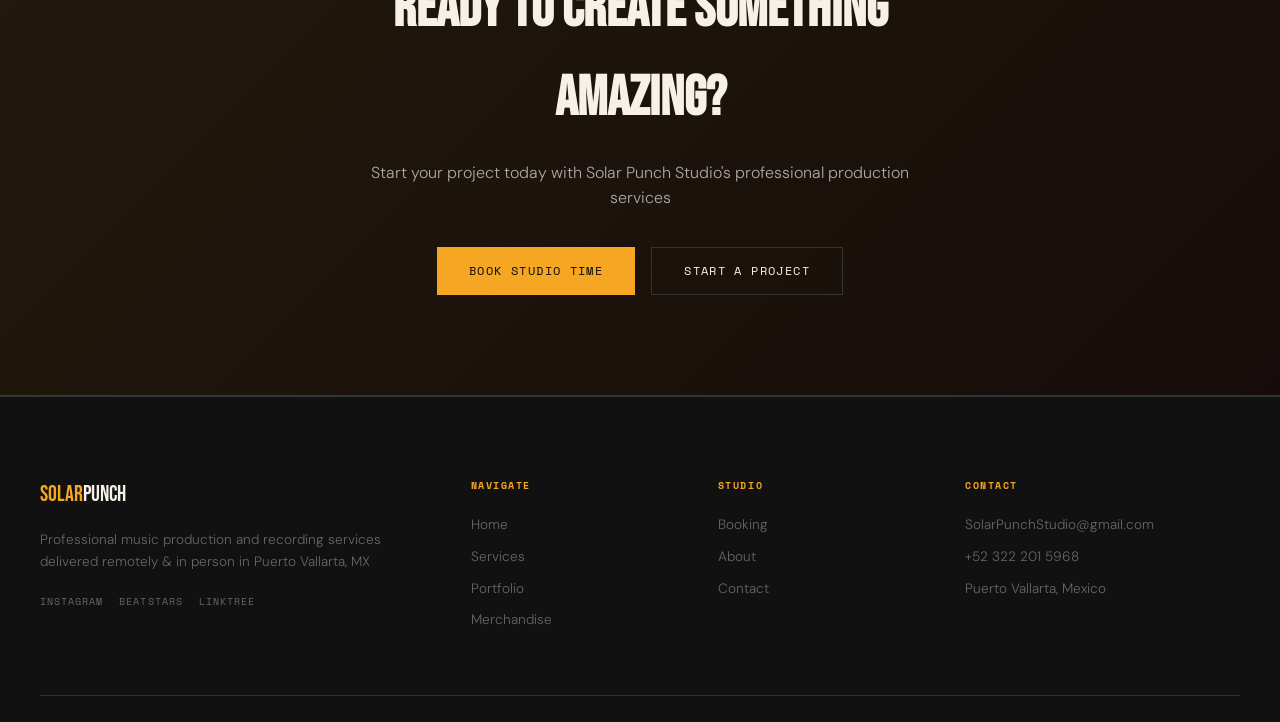
==== commit 7e614c12: "Replace logo with high-res transparent re-render; regenerate favicon - logo-full.png rebuilt from SP" ====
--- a/files/index.html
+++ b/files/index.html
@@ -5,10 +5,10 @@
   <meta name="viewport" content="width=device-width, initial-scale=1.0" />
   <title>Solar Punch Studio — Professional Music Production | Puerto Vallarta</title>
   <meta name="description" content="Studio-quality beats, mixing, and mastering services. Remote & in-person production from Puerto Vallarta, MX. Hip-Hop, Música Mexicana, Pop, Indie, Trap & more." />
-  <link rel="icon" href="favicon.ico" sizes="any" />
-  <link rel="icon" type="image/png" sizes="32x32" href="favicon-32.png" />
-  <link rel="icon" type="image/png" sizes="16x16" href="favicon-16.png" />
-  <link rel="apple-touch-icon" href="apple-touch-icon.png" />
+  <link rel="icon" href="favicon.ico?v=2" sizes="any" />
+  <link rel="icon" type="image/png" sizes="32x32" href="favicon-32.png?v=2" />
+  <link rel="icon" type="image/png" sizes="16x16" href="favicon-16.png?v=2" />
+  <link rel="apple-touch-icon" href="apple-touch-icon.png?v=2" />
   <link rel="preconnect" href="https://fonts.googleapis.com" />
   <link rel="preconnect" href="https://fonts.gstatic.com" crossorigin />
   <link href="https://fonts.googleapis.com/css2?family=Bebas+Neue&family=DM+Sans:ital,opsz,wght@0,9..40,300;0,9..40,400;0,9..40,500;1,9..40,300&family=Space+Mono:ital,wght@0,400;0,700;1,400&display=swap" rel="stylesheet" />
@@ -48,7 +48,7 @@
   <!-- NAV -->
   <nav class="nav" id="nav">
     <a href="index.html" class="nav-logo" aria-label="Solar Punch Studio — home">
-      <img src="logo-full.png" alt="Solar Punch Studio" />
+      <img src="logo-full.png?v=2" alt="Solar Punch Studio" />
     </a>
     <button class="nav-toggle" id="navToggle" aria-label="Menu">
       <span></span><span></span><span></span>
@@ -72,7 +72,7 @@
     </div>
     <div class="hero-content">
       <h1 class="hero-title hero-logo">
-        <img src="logo-full.png" alt="Solar Punch Studio" width="540" height="380" />
+        <img src="logo-full.png?v=2" alt="Solar Punch Studio" width="540" height="380" />
       </h1>
       <p class="hero-sub">Professional recording, mixing, mastering, and production services</p>
       <div class="hero-actions">
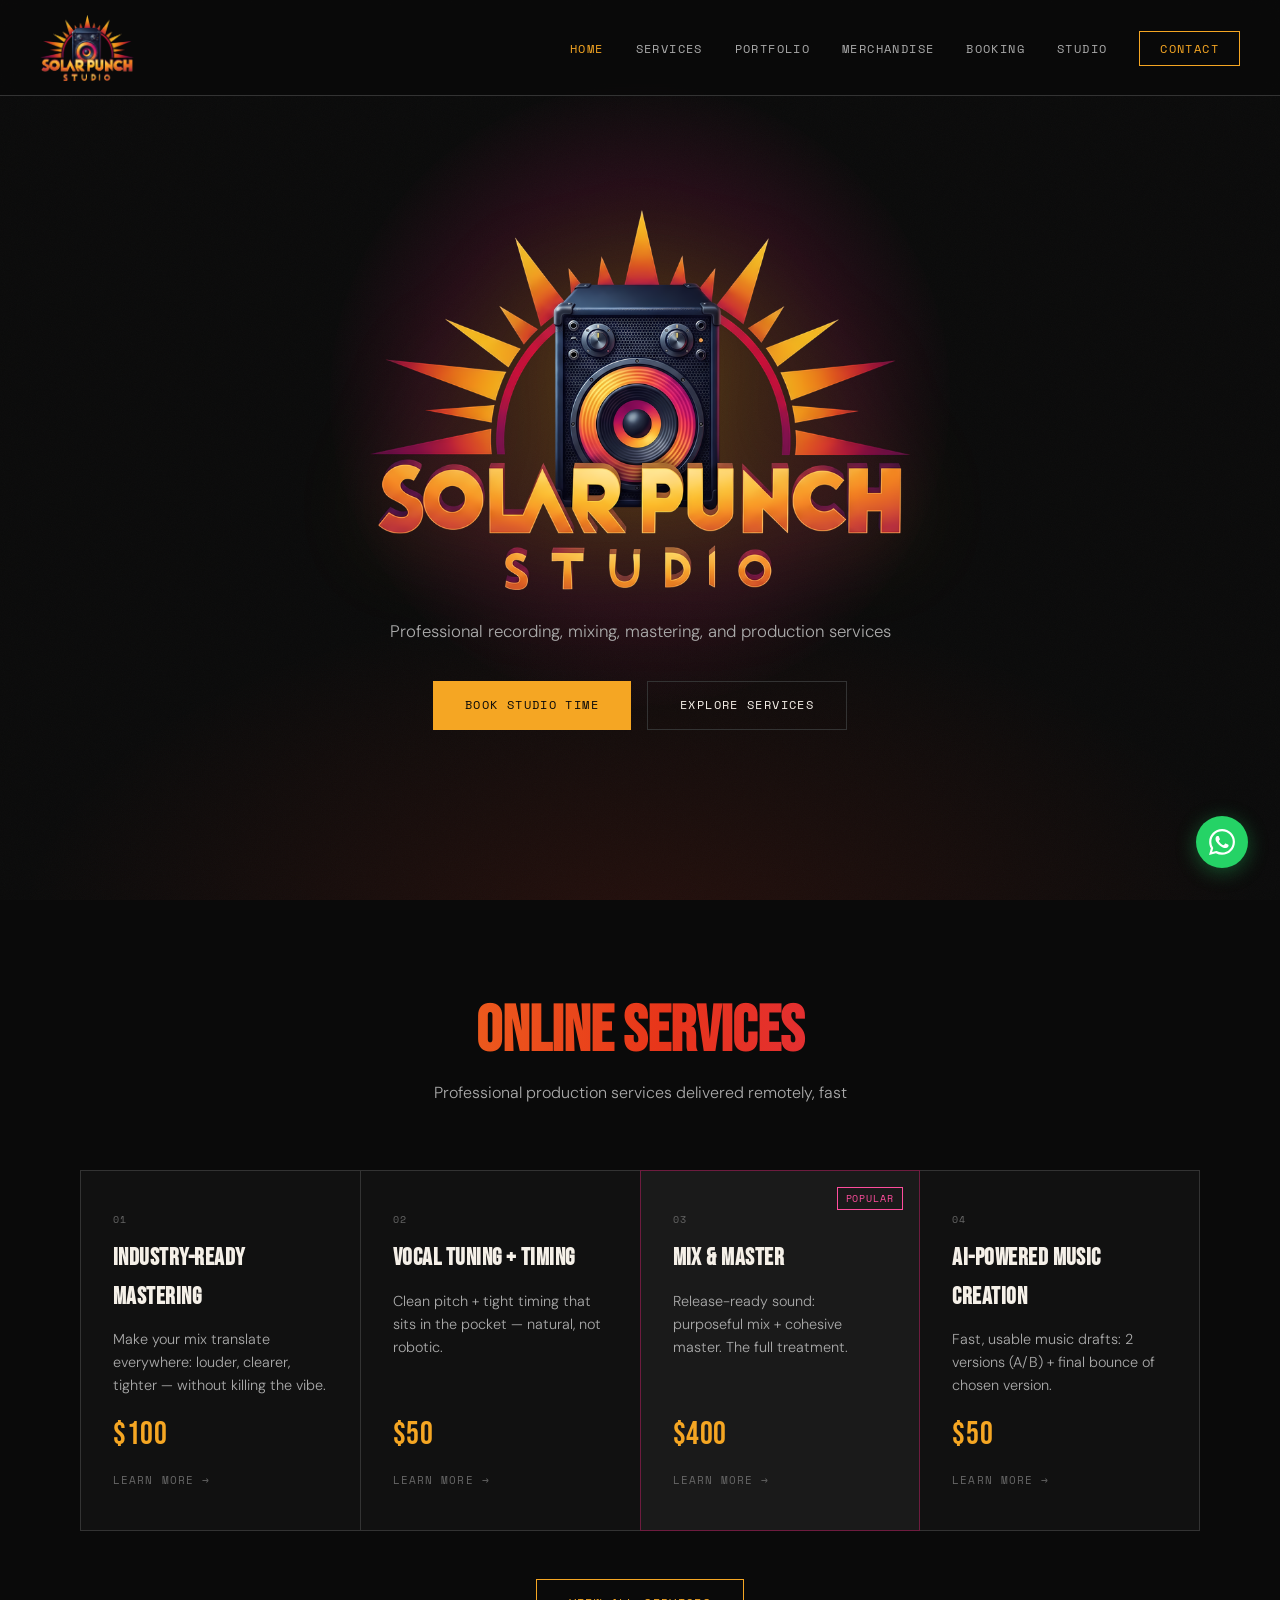
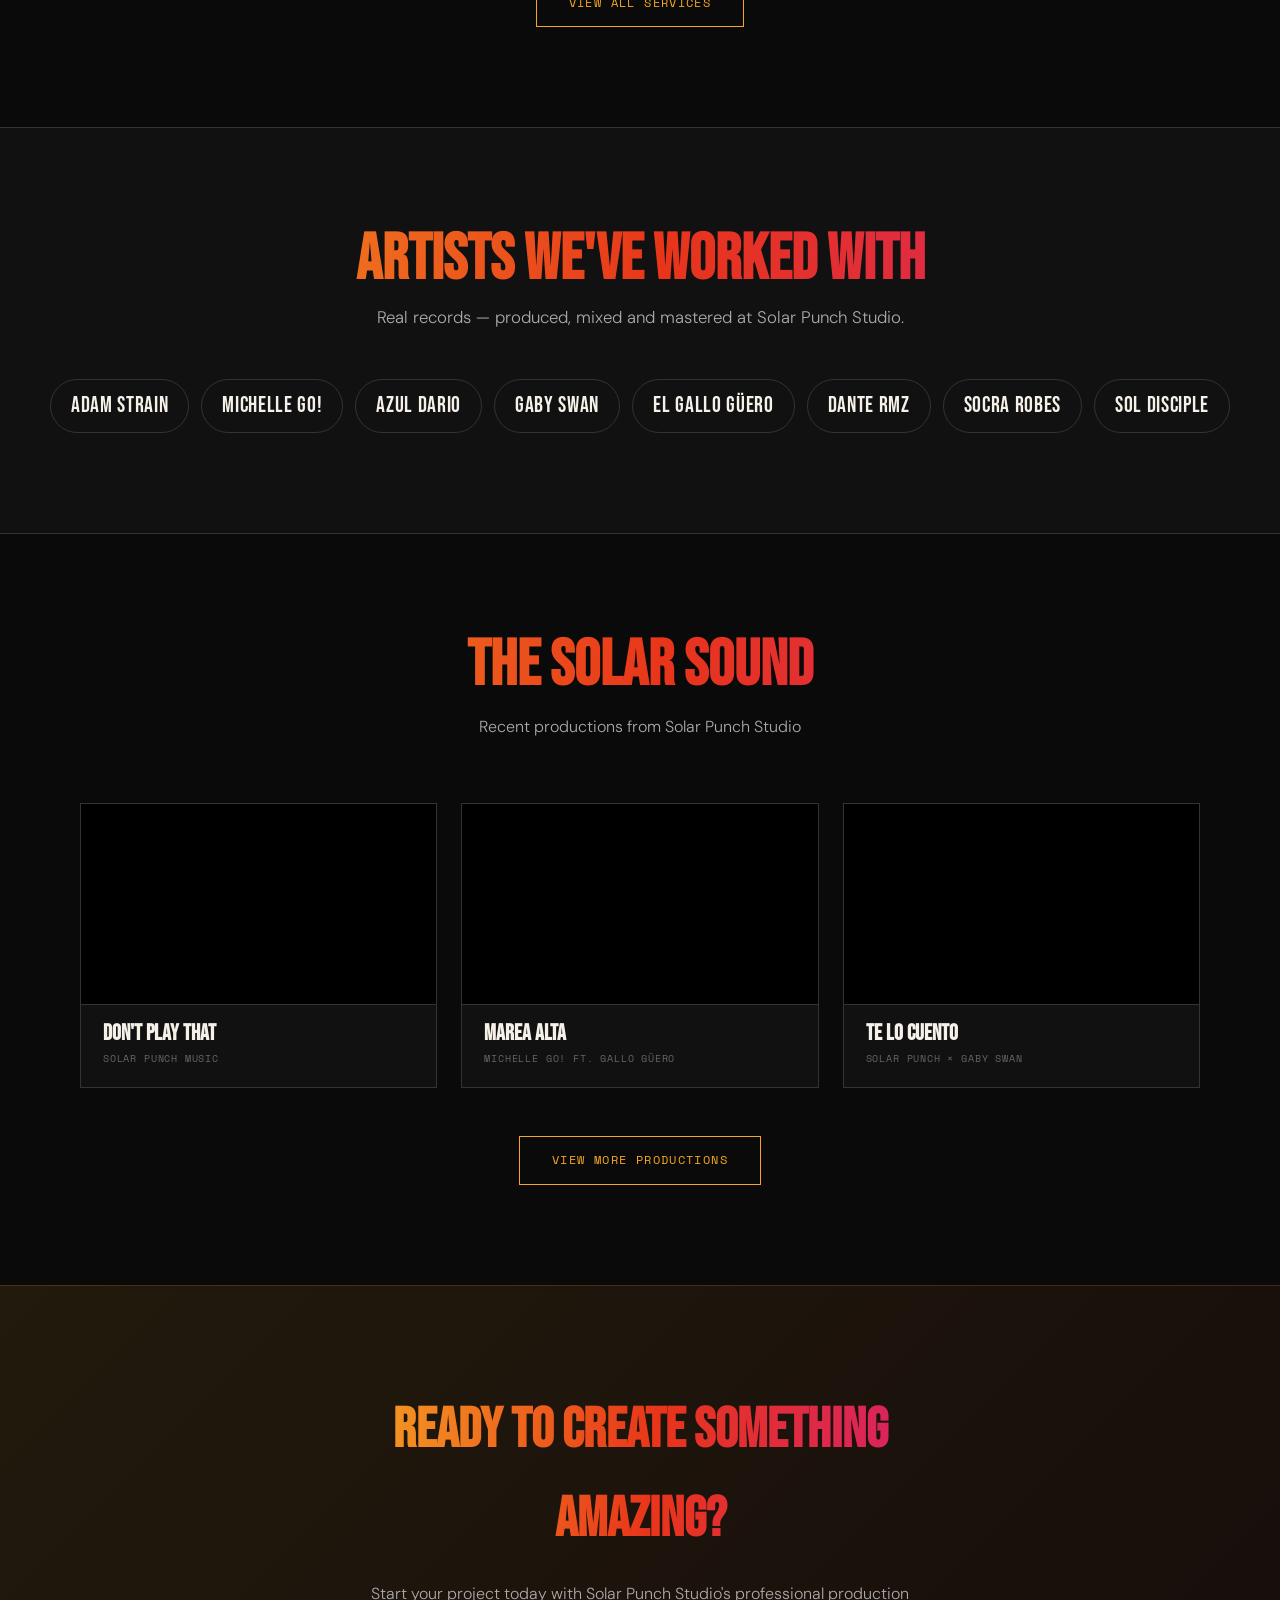
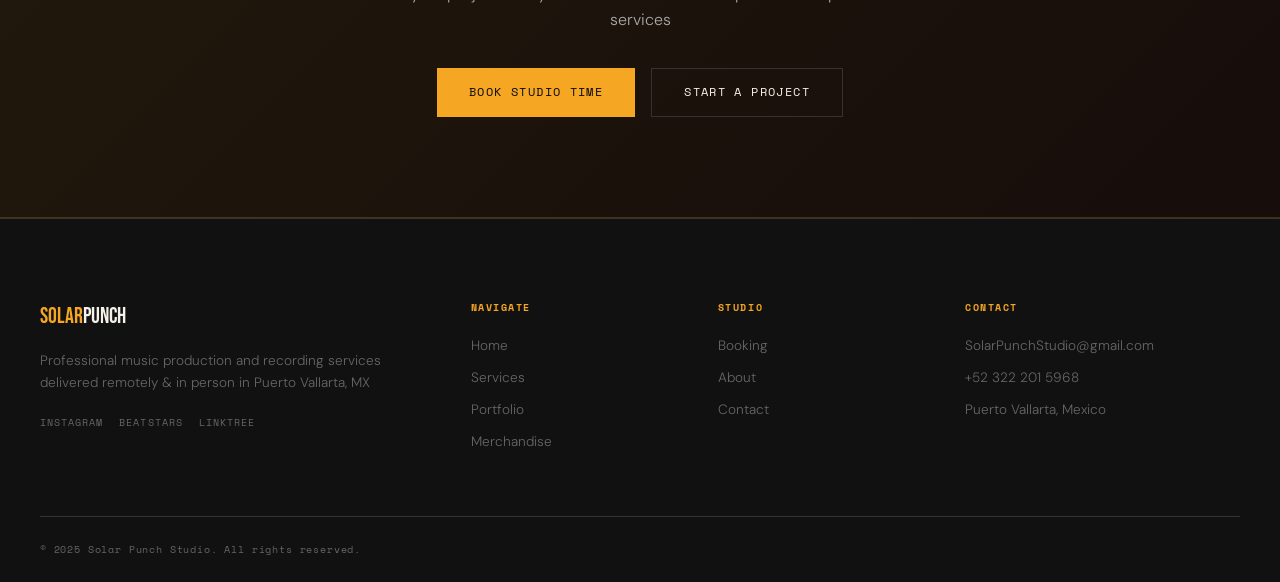
==== commit 85ffcc88: "Stylistic pass: brand-gradient headings, magenta accent, cleaner home 1. Brand-color pass: section/p" ====
--- a/files/index.html
+++ b/files/index.html
@@ -82,33 +82,9 @@
     </div>
   </section>
 
-  <!-- BADGES -->
-  <section class="badges">
-    <div class="badge-item">
-      <span class="badge-icon">◉</span>
-      <span>Professional Studio in Puerto Vallarta</span>
-    </div>
-    <div class="badge-divider">—</div>
-    <div class="badge-item">
-      <span class="badge-icon">◎</span>
-      <span>Remote &amp; In-Person Services</span>
-    </div>
-    <div class="badge-divider">—</div>
-    <div class="badge-item">
-      <span class="badge-icon">◈</span>
-      <span>Fast Turnaround Times</span>
-    </div>
-    <div class="badge-divider">—</div>
-    <div class="badge-item">
-      <span class="badge-icon">◐</span>
-      <span>Genre Versatility</span>
-    </div>
-  </section>
-
   <!-- SERVICES PREVIEW -->
   <section class="section services-preview">
     <div class="section-header">
-      <p class="section-label">What We Do</p>
       <h2 class="section-title">Online Services</h2>
       <p class="section-sub">Professional production services delivered remotely, fast</p>
     </div>
@@ -168,7 +144,6 @@
   <!-- PORTFOLIO PREVIEW -->
   <section class="section portfolio-preview">
     <div class="section-header">
-      <p class="section-label">Recent Work</p>
       <h2 class="section-title">The Solar Sound</h2>
       <p class="section-sub">Recent productions from Solar Punch Studio</p>
     </div>
--- a/files/style.css
+++ b/files/style.css
@@ -16,13 +16,16 @@
   --sun:       #f5a623;
   --punch:     #e8351a;
   --gold:      #c9a84c;
+  --magenta:   #d6206e;
+  --magenta-lt:#ff4d9d;
   --glow:      rgba(245, 166, 35, 0.15);
+  --grad-head: linear-gradient(95deg, #f5a623 0%, #e8351a 52%, #d6206e 100%);
 
   --font-display: 'Bebas Neue', sans-serif;
   --font-mono:    'Space Mono', monospace;
   --font-body:    'DM Sans', sans-serif;
 
-  --nav-h: 72px;
+  --nav-h: 96px;
   --max-w: 1200px;
   --radius: 4px;
   --transition: 0.25s cubic-bezier(0.4, 0, 0.2, 1);
@@ -44,6 +47,21 @@
 ul { list-style: none; }
 button { cursor: pointer; border: none; background: none; font: inherit; }
 
+/* ── BRAND GRADIENT HEADINGS (sun → punch → magenta, echoes the logo) ── */
+.section-title,
+.page-hero h1,
+.cta-banner h2,
+.portfolio-header h1,
+.custom-head h2,
+.faq-section h2,
+.about-intro-text h2 {
+  background: var(--grad-head);
+  -webkit-background-clip: text;
+          background-clip: text;
+  -webkit-text-fill-color: transparent;
+  color: transparent;
+}
+
 /* ── NAV ── */
 .nav {
   position: fixed; top: 0; left: 0; right: 0; z-index: 100;
@@ -62,7 +80,7 @@
 }
 .logo-solar { color: var(--sun); }
 .logo-punch { color: var(--white); }
-.nav-logo img { height: 46px; width: auto; display: block; }
+.nav-logo img { height: 66px; width: auto; display: block; }
 
 .nav-links {
   display: flex; align-items: center; gap: 32px;
@@ -115,7 +133,7 @@
   transform: translate(-50%, -50%);
   width: min(64vw, 620px); aspect-ratio: 1 / 1;
   border-radius: 50%;
-  background: radial-gradient(circle, rgba(245,166,35,0.22) 0%, rgba(245,166,35,0.07) 45%, transparent 70%);
+  background: radial-gradient(circle, rgba(245,166,35,0.22) 0%, rgba(214,32,110,0.13) 48%, transparent 72%);
   z-index: 0; pointer-events: none;
   animation: glow-pulse 6s ease-in-out infinite;
 }
@@ -353,7 +371,7 @@
 .service-card:hover { background: var(--dark); }
 .service-card.featured {
   background: var(--dark);
-  border: 1px solid rgba(245,166,35,0.3);
+  border: 1px solid rgba(214,32,110,0.45);
   margin: -1px;
   z-index: 1;
 }
@@ -364,8 +382,8 @@
   font-size: 0.6rem;
   letter-spacing: 0.1em;
   text-transform: uppercase;
-  color: var(--sun);
-  border: 1px solid var(--sun);
+  color: var(--magenta-lt);
+  border: 1px solid var(--magenta-lt);
   padding: 3px 8px;
 }
 .service-num {
@@ -749,8 +767,9 @@
 
 /* ── RESPONSIVE ── */
 @media (max-width: 900px) {
+  :root { --nav-h: 80px; }
   .nav { padding: 0 24px; }
-  .nav-logo img { height: 40px; }
+  .nav-logo img { height: 54px; }
   .nav-links {
     display: none;
     position: fixed; inset: 0; top: var(--nav-h);
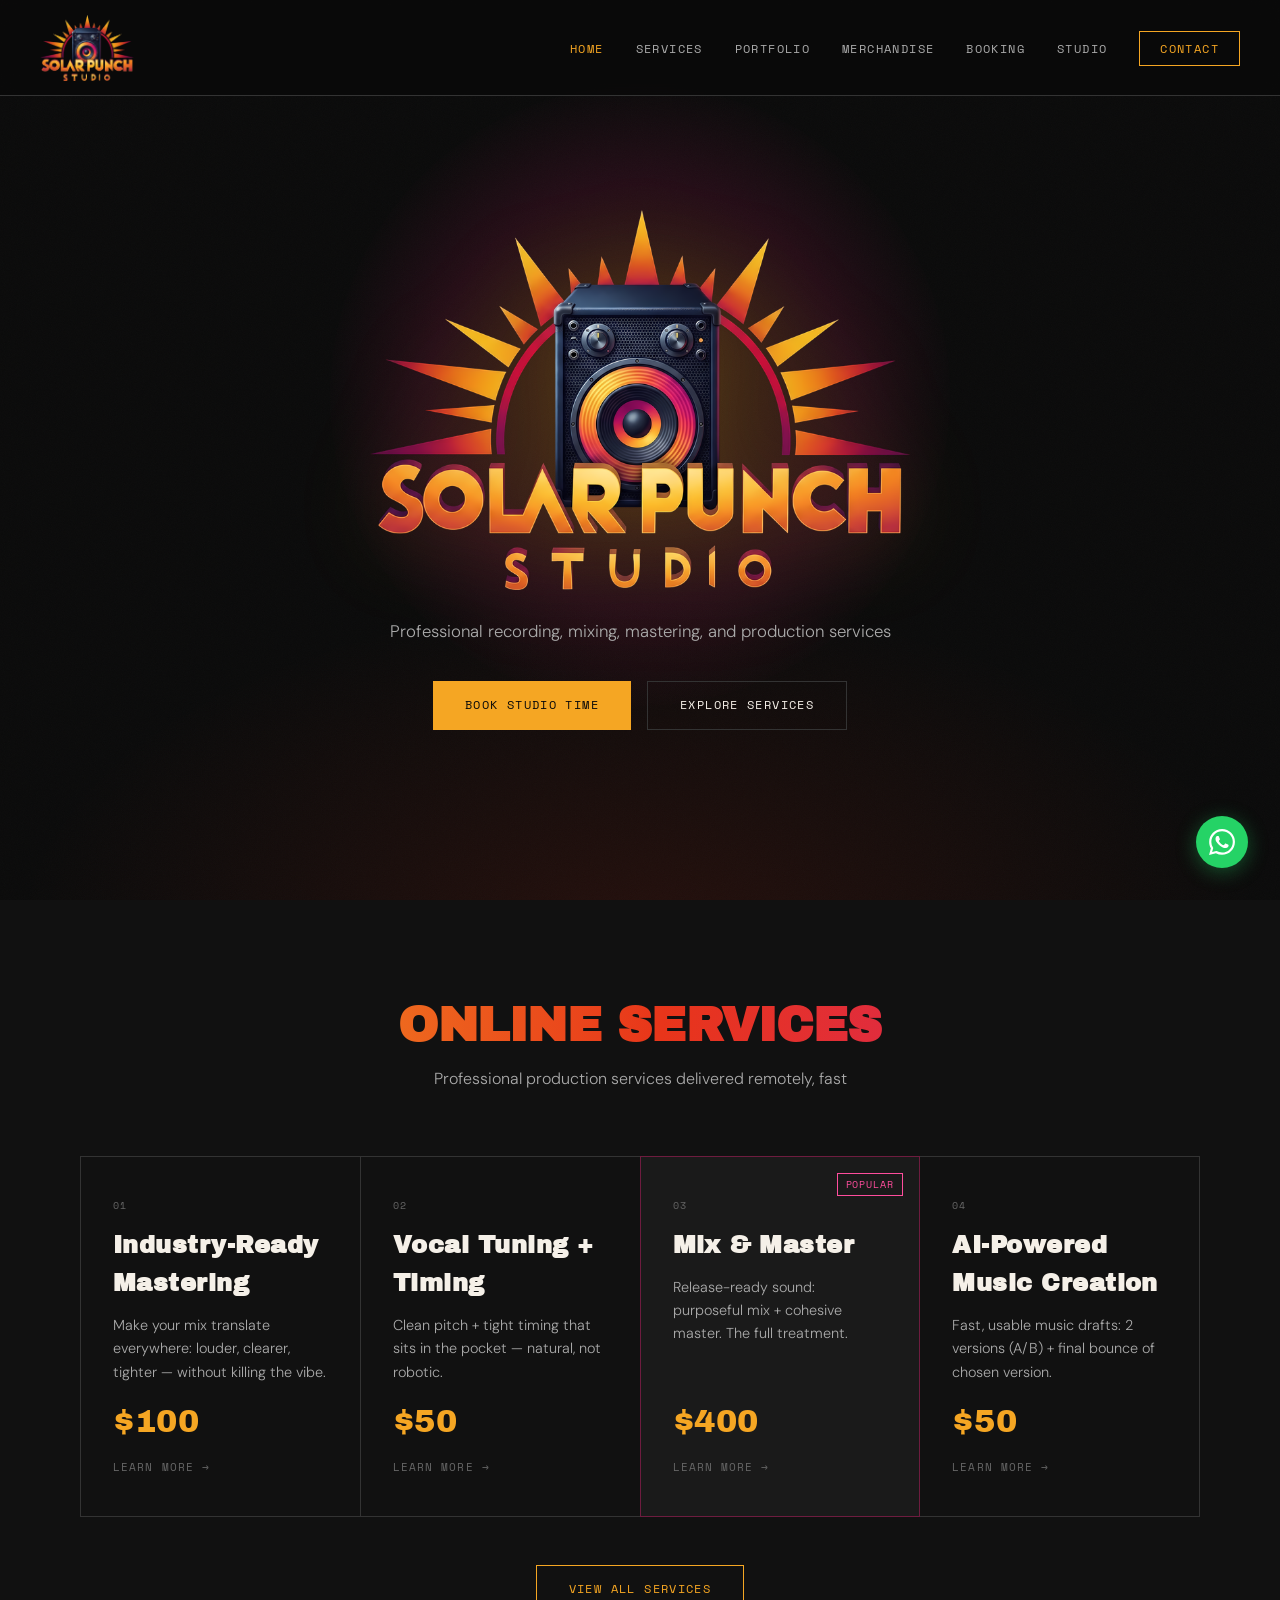
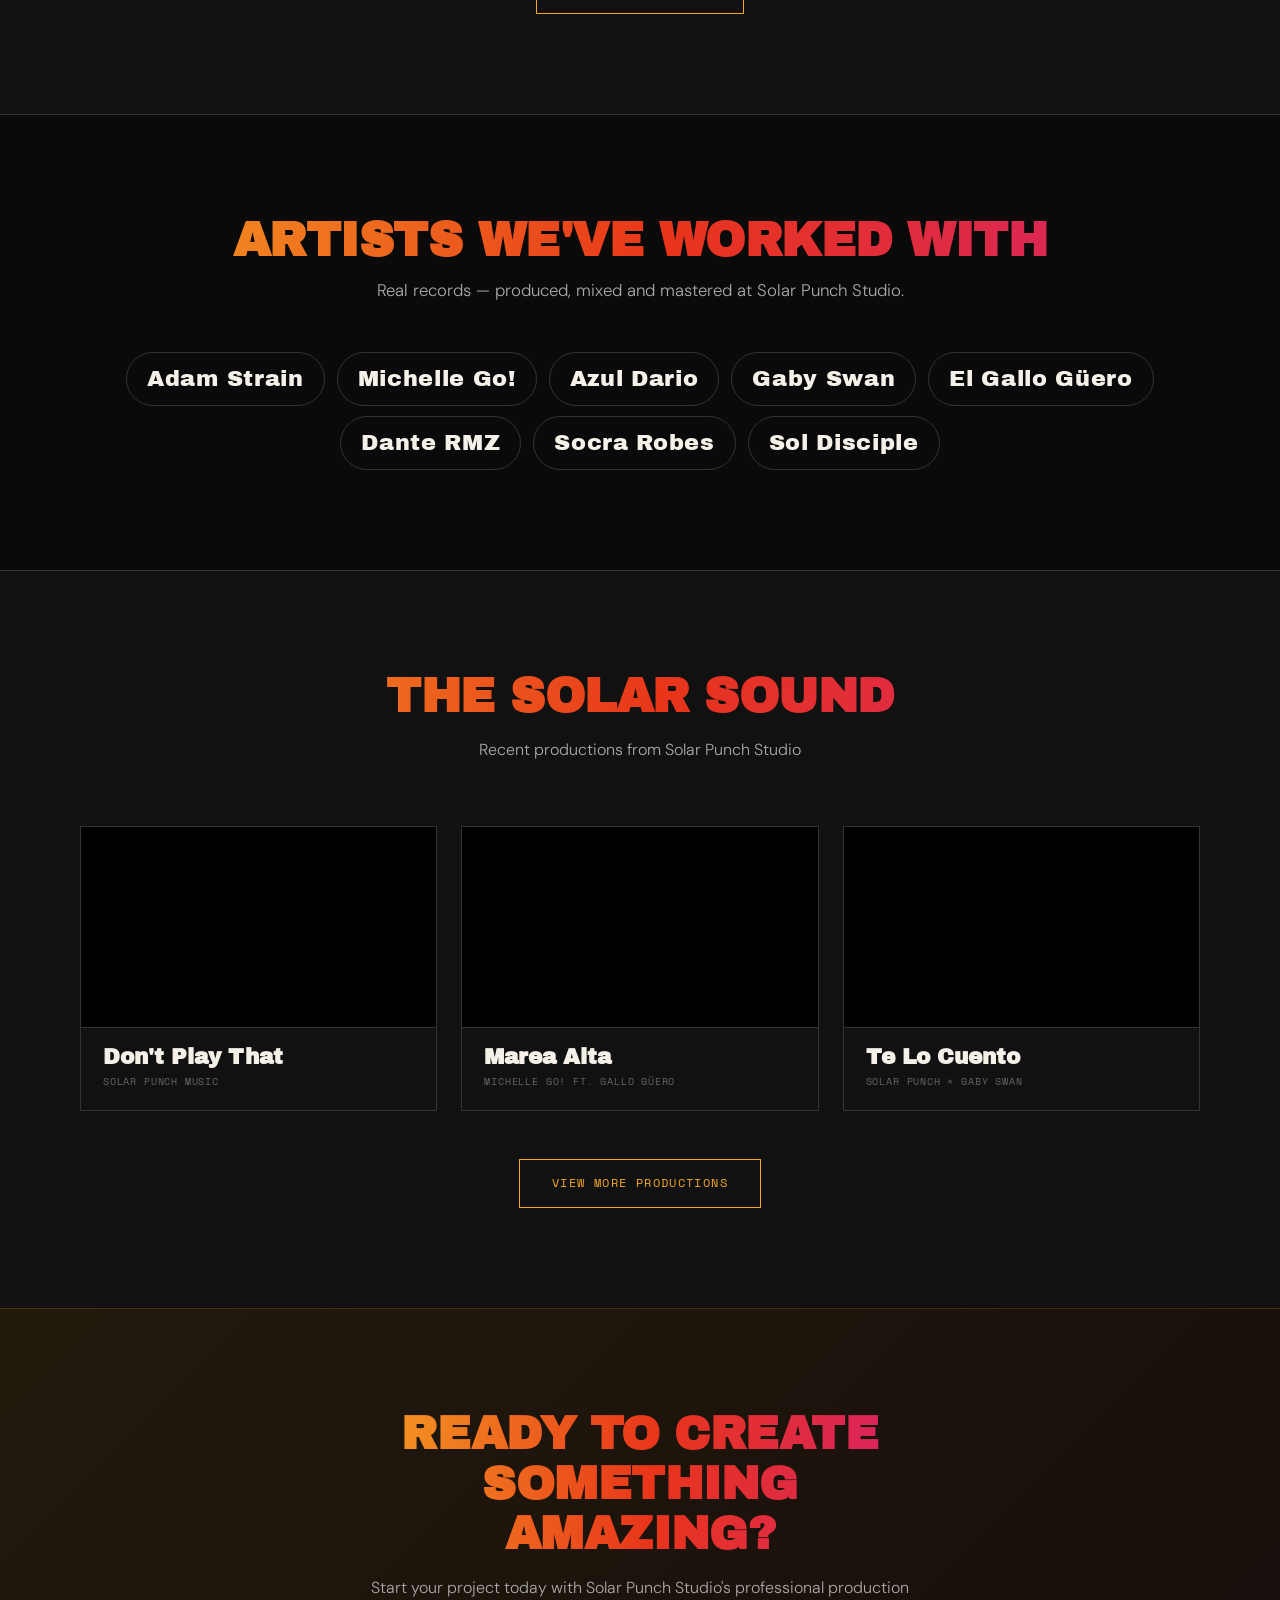
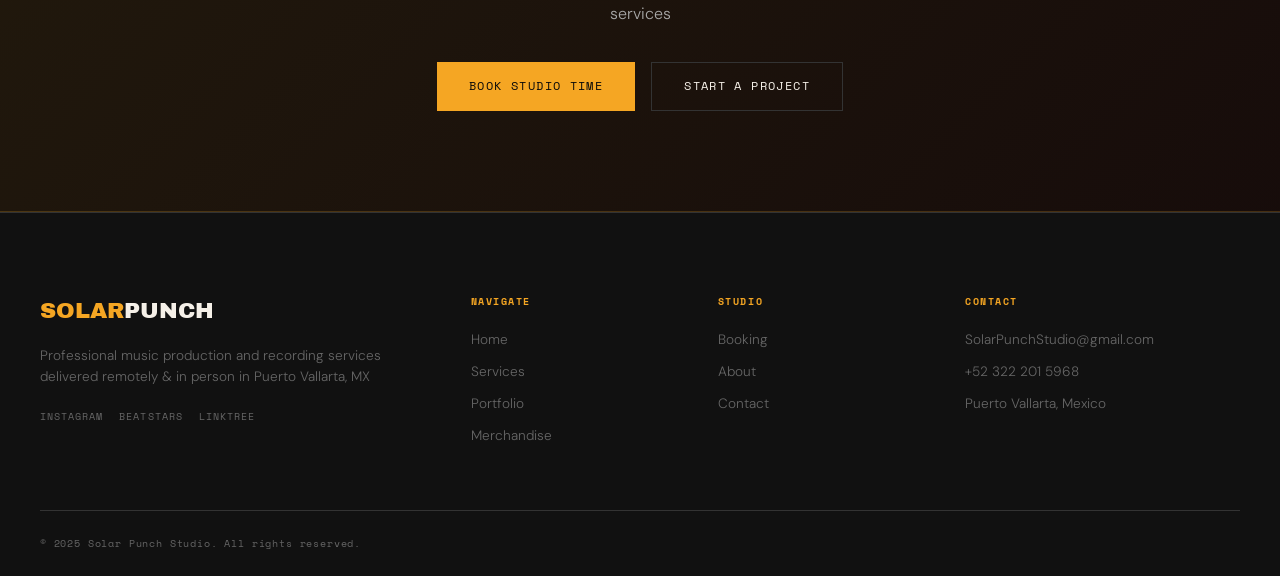
==== commit 64096497: "Section rhythm + new display font (Archivo Black) #4 Section rhythm: alternate home sections between" ====
--- a/files/index.html
+++ b/files/index.html
@@ -11,7 +11,7 @@
   <link rel="apple-touch-icon" href="apple-touch-icon.png?v=2" />
   <link rel="preconnect" href="https://fonts.googleapis.com" />
   <link rel="preconnect" href="https://fonts.gstatic.com" crossorigin />
-  <link href="https://fonts.googleapis.com/css2?family=Bebas+Neue&family=DM+Sans:ital,opsz,wght@0,9..40,300;0,9..40,400;0,9..40,500;1,9..40,300&family=Space+Mono:ital,wght@0,400;0,700;1,400&display=swap" rel="stylesheet" />
+  <link href="https://fonts.googleapis.com/css2?family=Archivo+Black&family=DM+Sans:ital,opsz,wght@0,9..40,300;0,9..40,400;0,9..40,500;1,9..40,300&family=Space+Mono:ital,wght@0,400;0,700;1,400&display=swap" rel="stylesheet" />
   <link rel="stylesheet" href="style.css?v=2" />
   <style>
     .sound-card {
@@ -83,6 +83,7 @@
   </section>
 
   <!-- SERVICES PREVIEW -->
+  <div class="band-soft">
   <section class="section services-preview">
     <div class="section-header">
       <h2 class="section-title">Online Services</h2>
@@ -122,6 +123,7 @@
       <a href="services.html" class="btn btn-outline">View All Services</a>
     </div>
   </section>
+  </div>
 
   <!-- TRUSTED BY -->
   <section class="trusted">
@@ -142,6 +144,7 @@
   </section>
 
   <!-- PORTFOLIO PREVIEW -->
+  <div class="band-soft">
   <section class="section portfolio-preview">
     <div class="section-header">
       <h2 class="section-title">The Solar Sound</h2>
@@ -180,6 +183,7 @@
       <a href="portfolio.html" class="btn btn-outline">View More Productions</a>
     </div>
   </section>
+  </div>
 
   <!-- CTA BANNER -->
   <section class="cta-banner">
--- a/files/style.css
+++ b/files/style.css
@@ -21,7 +21,7 @@
   --glow:      rgba(245, 166, 35, 0.15);
   --grad-head: linear-gradient(95deg, #f5a623 0%, #e8351a 52%, #d6206e 100%);
 
-  --font-display: 'Bebas Neue', sans-serif;
+  --font-display: 'Archivo Black', sans-serif;
   --font-mono:    'Space Mono', monospace;
   --font-body:    'DM Sans', sans-serif;
 
@@ -60,6 +60,8 @@
           background-clip: text;
   -webkit-text-fill-color: transparent;
   color: transparent;
+  text-transform: uppercase;
+  letter-spacing: -0.01em;
 }
 
 /* ── NAV ── */
@@ -342,8 +344,8 @@
 }
 .section-title {
   font-family: var(--font-display);
-  font-size: clamp(2.5rem, 5vw, 4rem);
-  line-height: 1;
+  font-size: clamp(1.9rem, 4vw, 3rem);
+  line-height: 1.05;
   margin-bottom: 16px;
 }
 .section-sub {
@@ -352,6 +354,10 @@
   font-size: 1rem;
 }
 .section-cta { text-align: center; margin-top: 48px; }
+
+/* Full-width tonal band for section rhythm */
+.band-soft { background: var(--off-black); }
+.band-glow { background: radial-gradient(ellipse 70% 80% at 50% 45%, rgba(214,32,110,0.06) 0%, transparent 70%); }
 
 /* ── SERVICES GRID ── */
 .services-grid {
@@ -502,7 +508,7 @@
 
 /* ── TRUSTED BY (home) ── */
 .trusted {
-  background: var(--off-black);
+  background: transparent;
   border-top: 1px solid var(--border);
   border-bottom: 1px solid var(--border);
   padding: 100px 40px;
@@ -579,7 +585,8 @@
 .cta-banner-inner { max-width: 600px; margin: 0 auto; }
 .cta-banner h2 {
   font-family: var(--font-display);
-  font-size: clamp(2rem, 5vw, 3.5rem);
+  font-size: clamp(1.8rem, 4vw, 2.9rem);
+  line-height: 1.08;
   margin-bottom: 16px;
 }
 .cta-banner p { color: var(--light); margin-bottom: 36px; }
@@ -690,8 +697,8 @@
 .page-hero .section-label { margin-bottom: 12px; }
 .page-hero h1 {
   font-family: var(--font-display);
-  font-size: clamp(3rem, 8vw, 6rem);
-  line-height: 0.95;
+  font-size: clamp(2.4rem, 6vw, 4.4rem);
+  line-height: 1;
   margin-bottom: 20px;
 }
 .page-hero p {
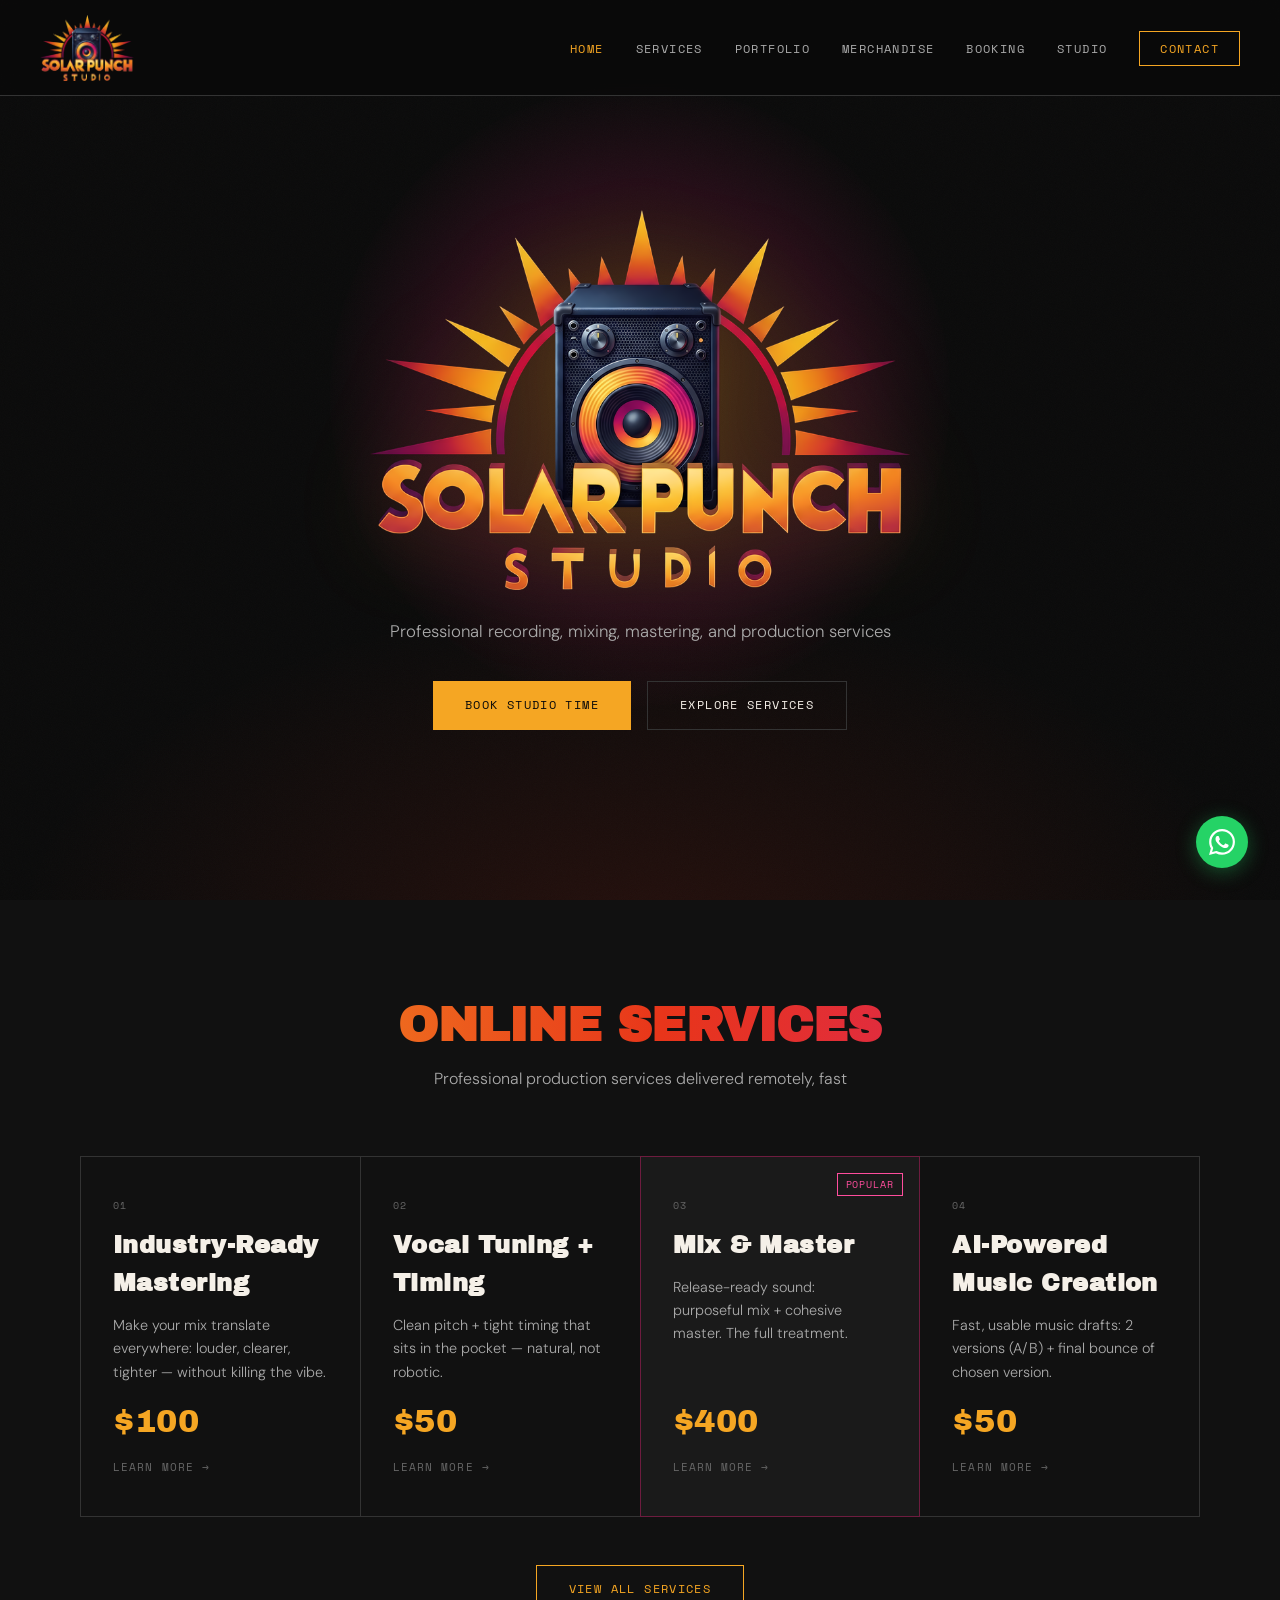
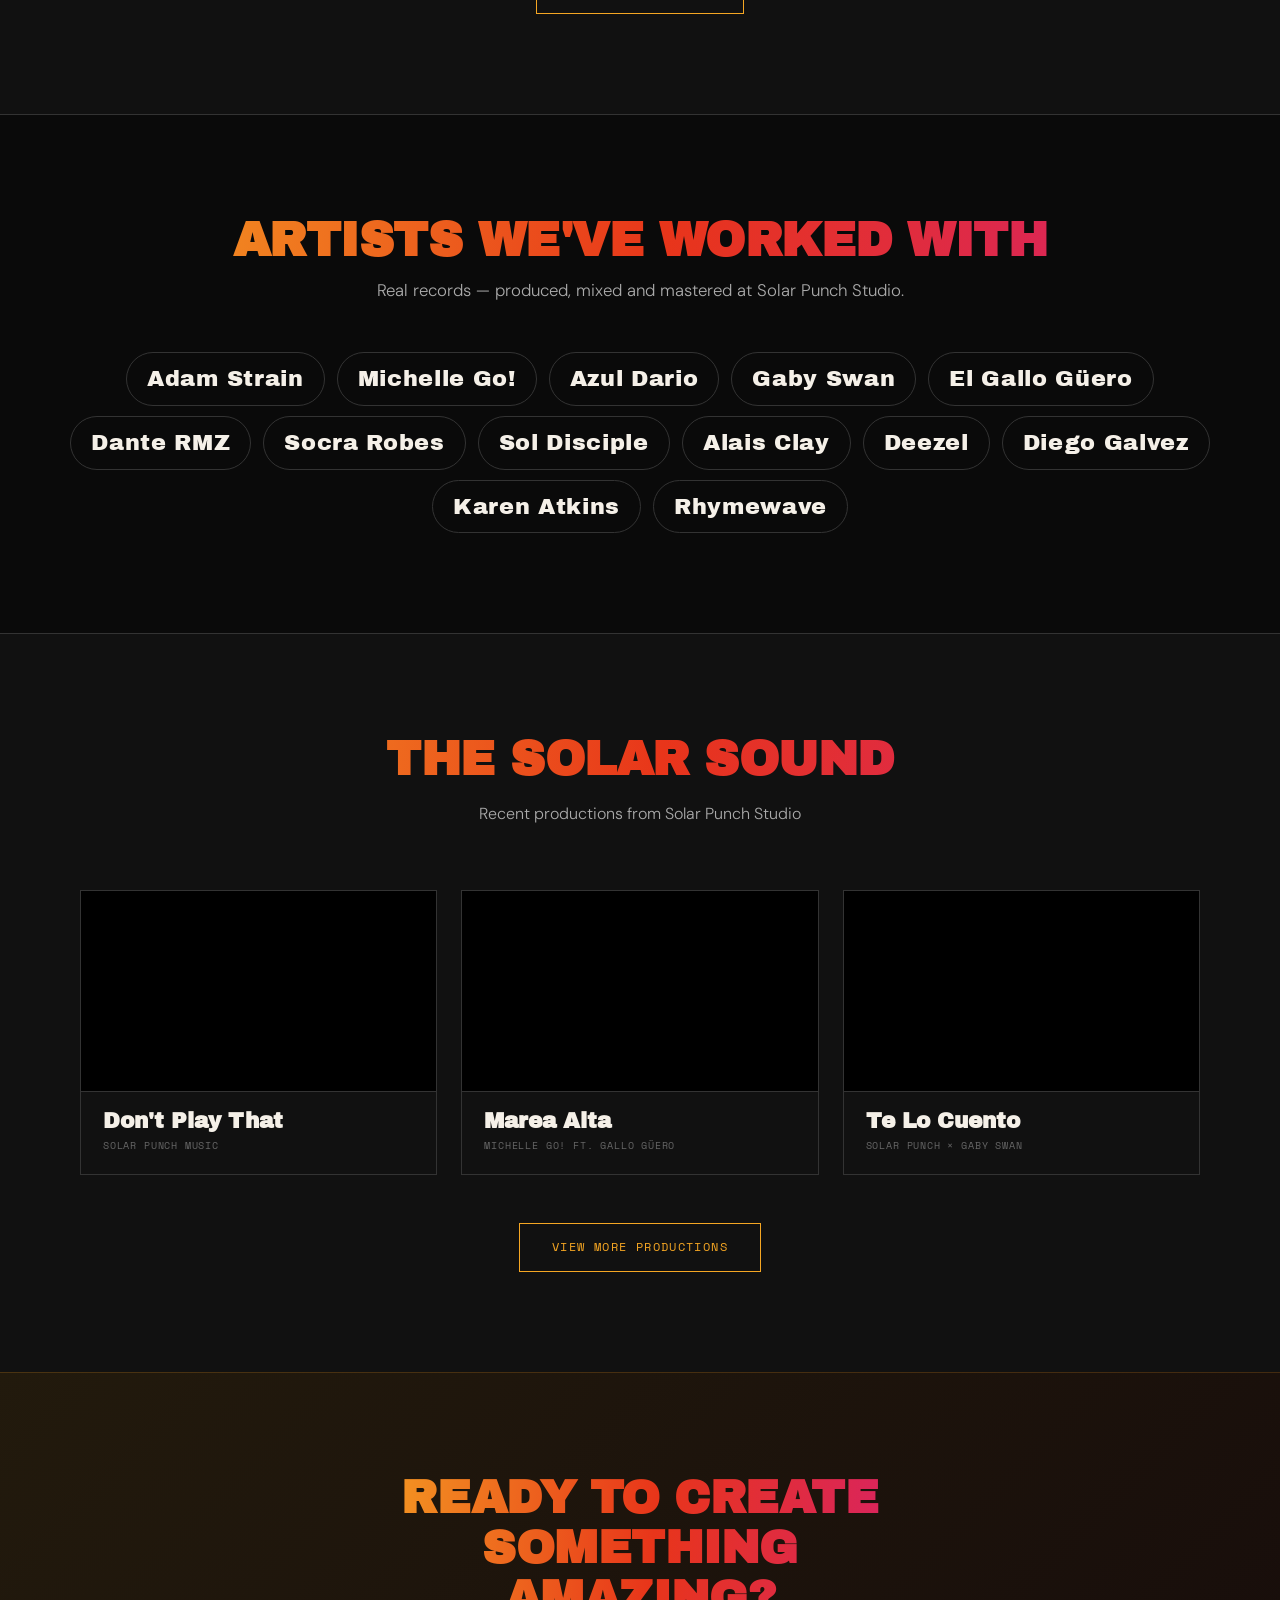
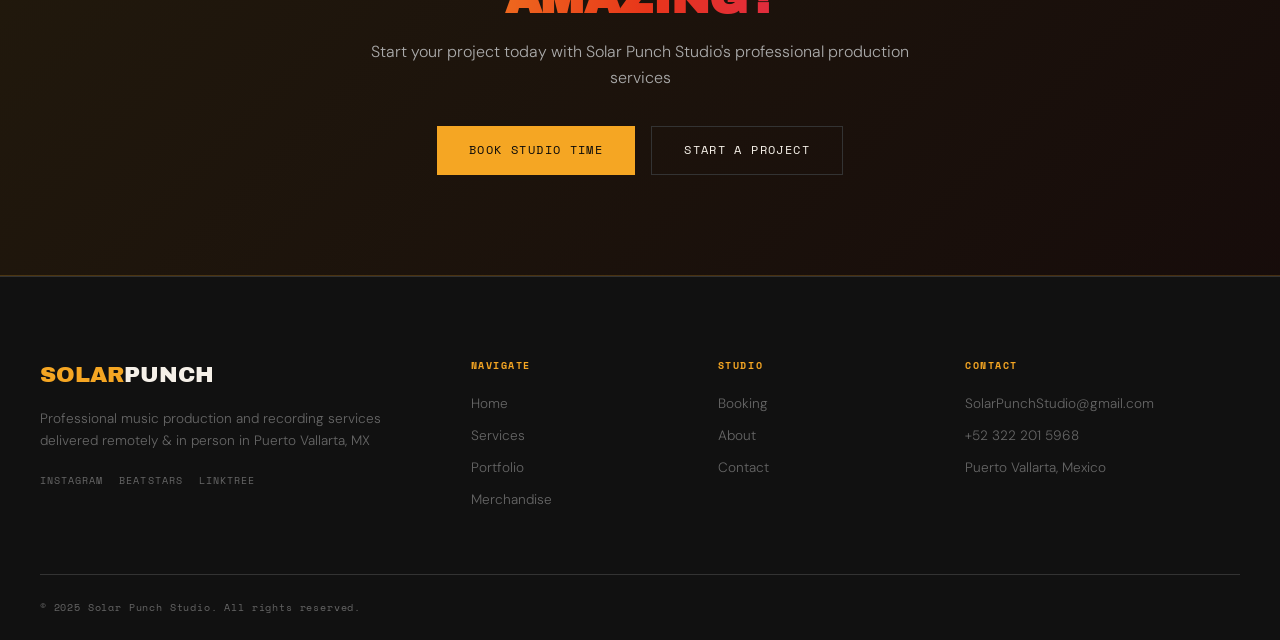
==== commit 5f589401: "Add 5 artists to the roster (Alais Clay, Deezel, Diego Galvez, Karen Atkins, Rhymewave) Co-Authored-" ====
--- a/files/index.html
+++ b/files/index.html
@@ -139,6 +139,11 @@
         <span>Dante RMZ</span>
         <span>Socra Robes</span>
         <span>Sol Disciple</span>
+        <span>Alais Clay</span>
+        <span>Deezel</span>
+        <span>Diego Galvez</span>
+        <span>Karen Atkins</span>
+        <span>Rhymewave</span>
       </div>
     </div>
   </section>
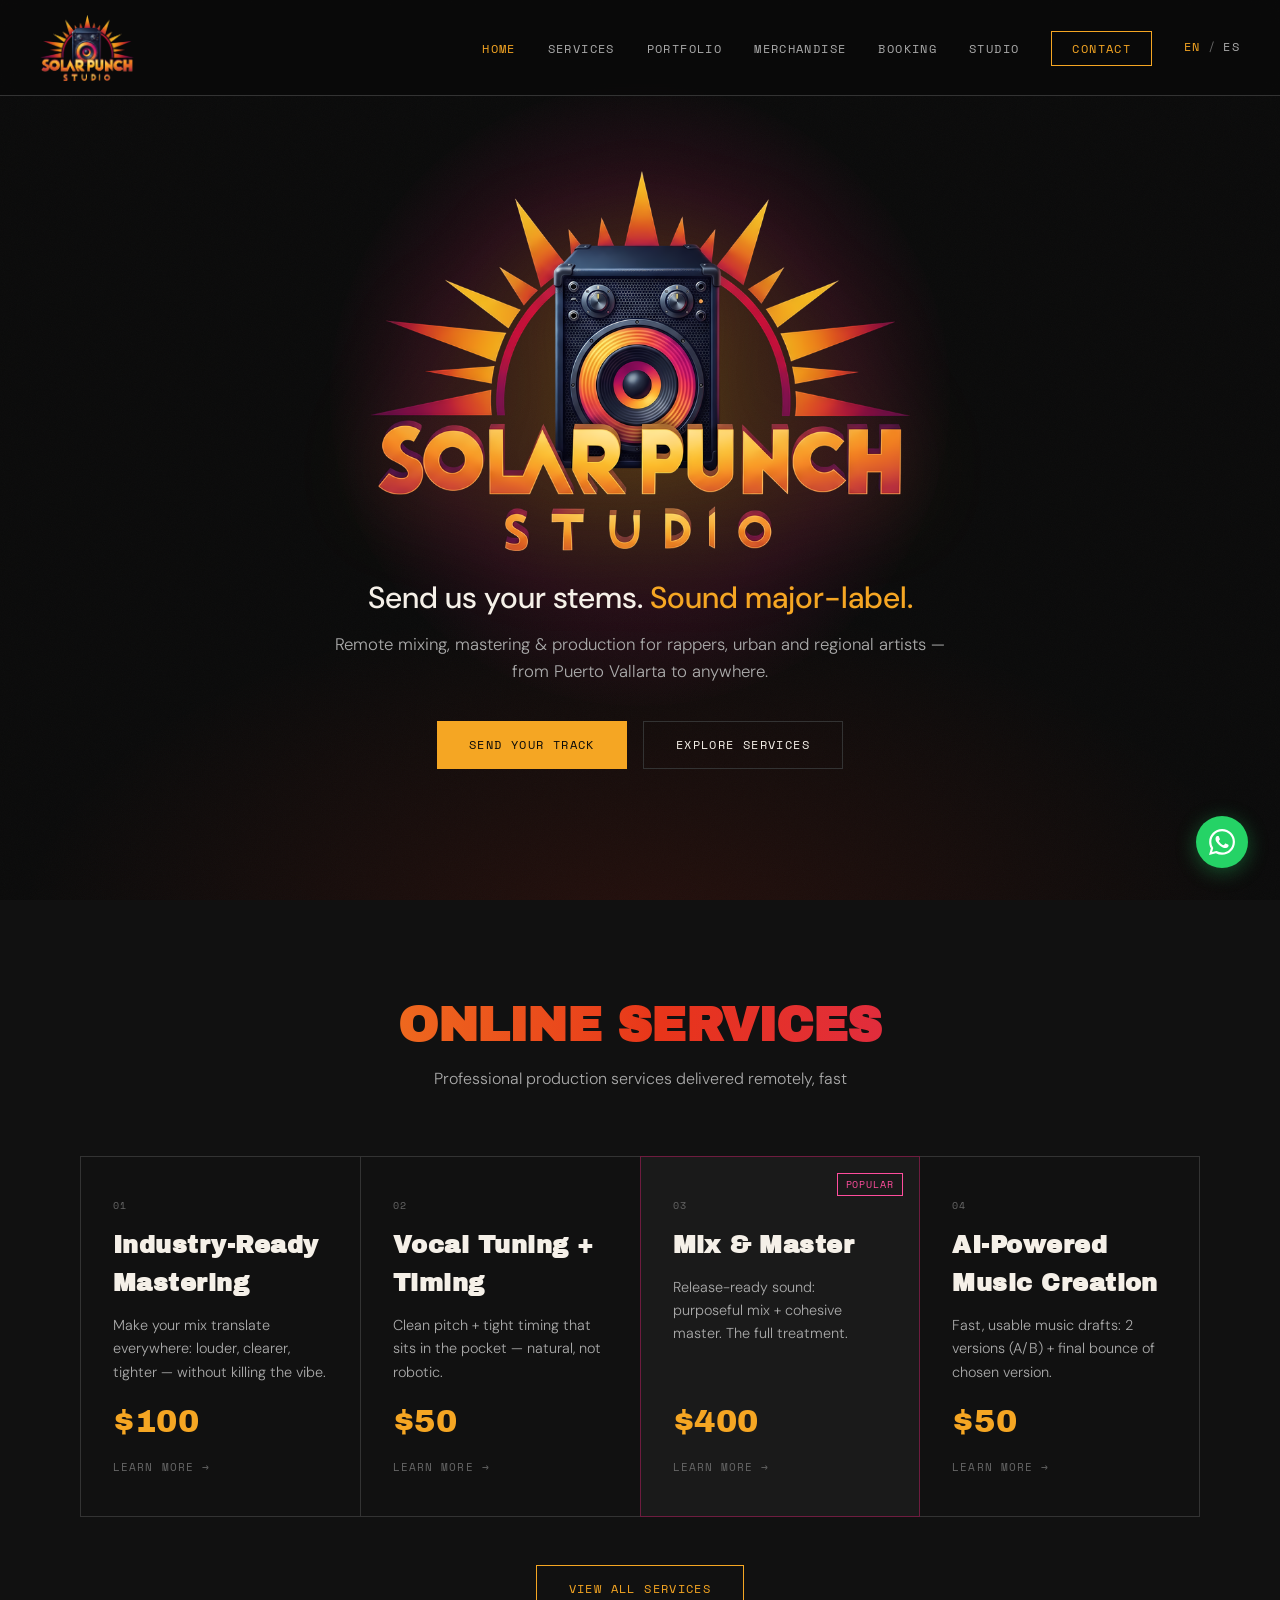
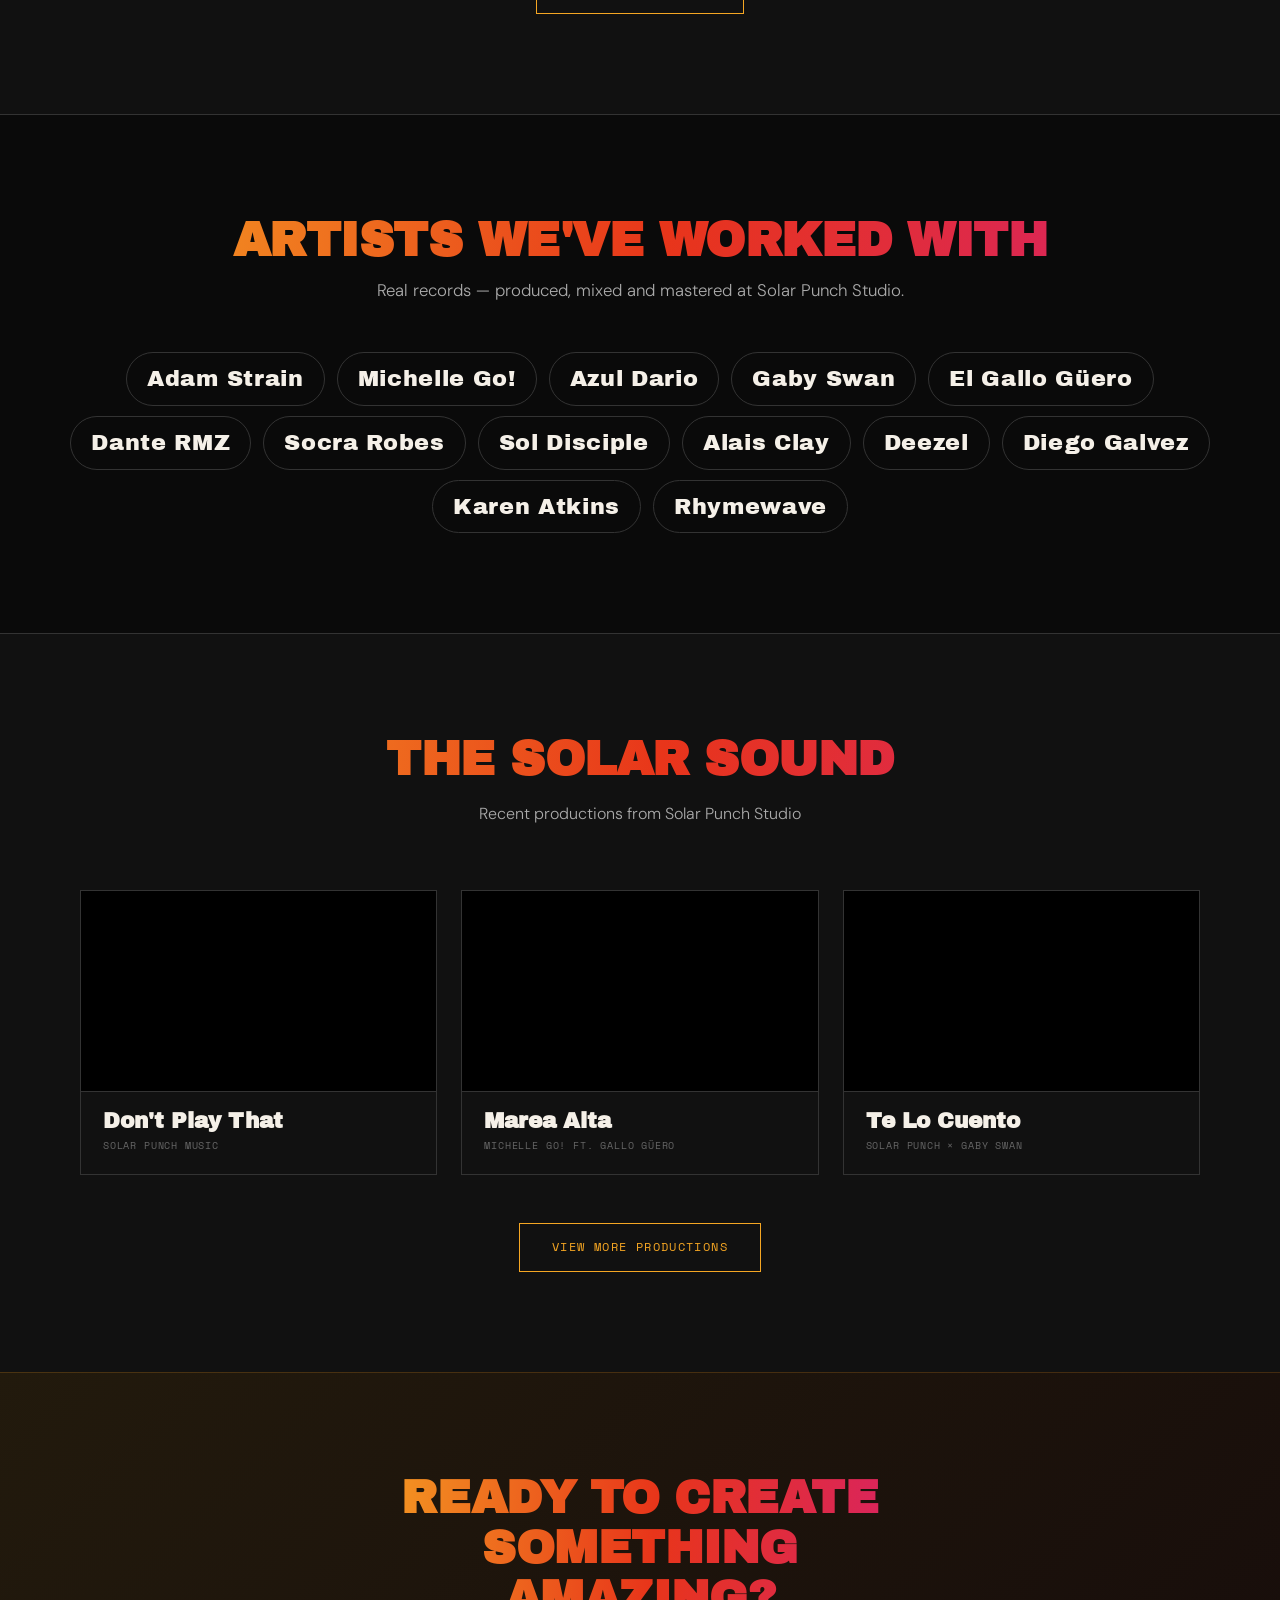
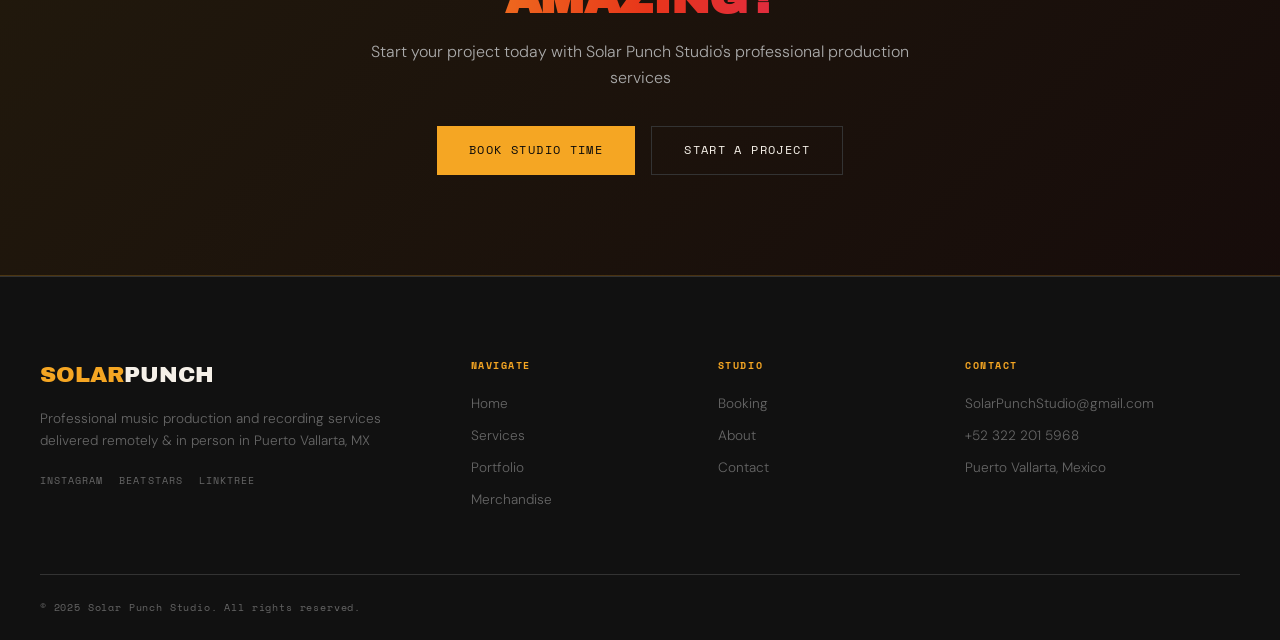
==== commit 0c11d938: "Reposition hero + on-page SEO (titles/meta) - Hero rewrite (Option A): "Send us your stems. Sound ma" ====
--- a/files/index.html
+++ b/files/index.html
@@ -3,8 +3,12 @@
 <head>
   <meta charset="UTF-8" />
   <meta name="viewport" content="width=device-width, initial-scale=1.0" />
-  <title>Solar Punch Studio — Professional Music Production | Puerto Vallarta</title>
-  <meta name="description" content="Studio-quality beats, mixing, and mastering services. Remote & in-person production from Puerto Vallarta, MX. Hip-Hop, Música Mexicana, Pop, Indie, Trap & more." />
+  <link rel="canonical" href="https://solarpunchmusic.com/" />
+  <link rel="alternate" hreflang="en" href="https://solarpunchmusic.com/" />
+  <link rel="alternate" hreflang="es" href="https://solarpunchmusic.com/es/" />
+  <link rel="alternate" hreflang="x-default" href="https://solarpunchmusic.com/" />
+  <title>Mix &amp; Master for Rappers, Urban &amp; Regional Artists | Solar Punch</title>
+  <meta name="description" content="Remote mixing, mastering and production for rappers, urban and regional artists. Send your stems and sound major-label — from Puerto Vallarta, worldwide." />
   <link rel="icon" href="favicon.ico?v=2" sizes="any" />
   <link rel="icon" type="image/png" sizes="32x32" href="favicon-32.png?v=2" />
   <link rel="icon" type="image/png" sizes="16x16" href="favicon-16.png?v=2" />
@@ -61,6 +65,7 @@
       <li><a href="booking.html">Booking</a></li>
       <li><a href="about.html">Studio</a></li>
       <li><a href="contact.html" class="nav-cta">Contact</a></li>
+      <li class="nav-lang"><span class="lang-on">EN</span><span class="lang-sep">/</span><a href="es/index.html">ES</a></li>
     </ul>
   </nav>
 
@@ -74,9 +79,10 @@
       <h1 class="hero-title hero-logo">
         <img src="logo-full.png?v=2" alt="Solar Punch Studio" width="540" height="380" />
       </h1>
-      <p class="hero-sub">Professional recording, mixing, mastering, and production services</p>
+      <p class="hero-tagline">Send us your stems. <b>Sound major-label.</b></p>
+      <p class="hero-sub">Remote mixing, mastering &amp; production for rappers, urban and regional artists — from Puerto Vallarta to anywhere.</p>
       <div class="hero-actions">
-        <a href="booking.html" class="btn btn-primary">Book Studio Time</a>
+        <a href="contact.html" class="btn btn-primary">Send Your Track</a>
         <a href="services.html" class="btn btn-ghost">Explore Services</a>
       </div>
     </div>
--- a/files/style.css
+++ b/files/style.css
@@ -108,6 +108,18 @@
   background: var(--sun) !important;
   color: var(--black) !important;
 }
+
+/* EN / ES language toggle */
+.nav-lang {
+  display: flex; align-items: center; gap: 7px;
+  font-family: var(--font-mono);
+  font-size: 0.72rem;
+  letter-spacing: 0.12em;
+}
+.nav-lang a { color: var(--light); transition: color var(--transition); }
+.nav-lang a:hover { color: var(--sun); }
+.nav-lang .lang-on { color: var(--sun); }
+.nav-lang .lang-sep { color: var(--muted); }
 
 .nav-toggle { display: none; flex-direction: column; gap: 5px; }
 .nav-toggle span {
@@ -225,10 +237,21 @@
   letter-spacing: 0.35em;
   animation: fade-up 0.8s 0.4s both;
 }
+.hero-tagline {
+  font-family: var(--font-body);
+  font-size: clamp(1.3rem, 2.6vw, 1.9rem);
+  font-weight: 500;
+  color: var(--white);
+  line-height: 1.25;
+  margin-bottom: 14px;
+  animation: fade-up 0.8s 0.4s both;
+}
+.hero-tagline b { color: var(--sun); font-weight: 500; }
 .hero-sub {
   font-size: 1.05rem;
   color: var(--light);
-  margin-bottom: 36px;
+  max-width: 620px;
+  margin: 0 auto 36px;
   font-weight: 300;
   animation: fade-up 0.8s 0.5s both;
 }
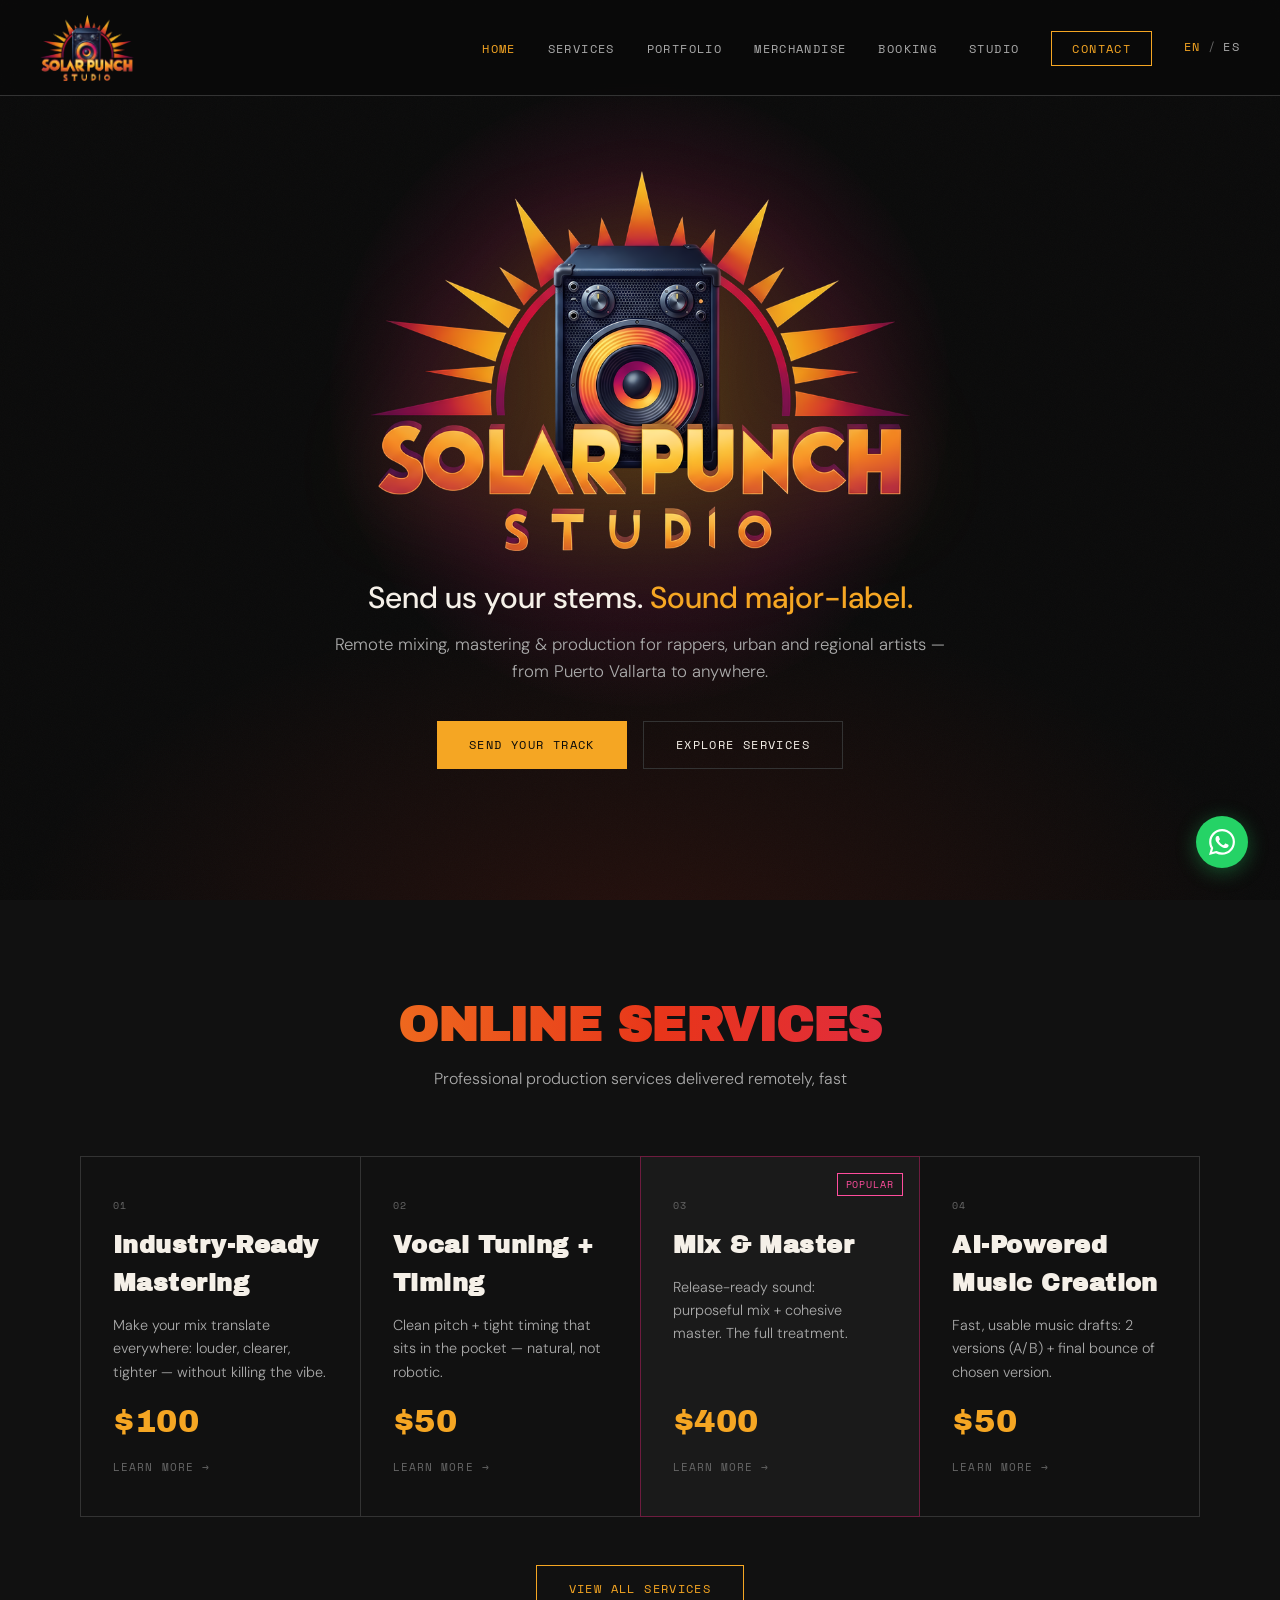
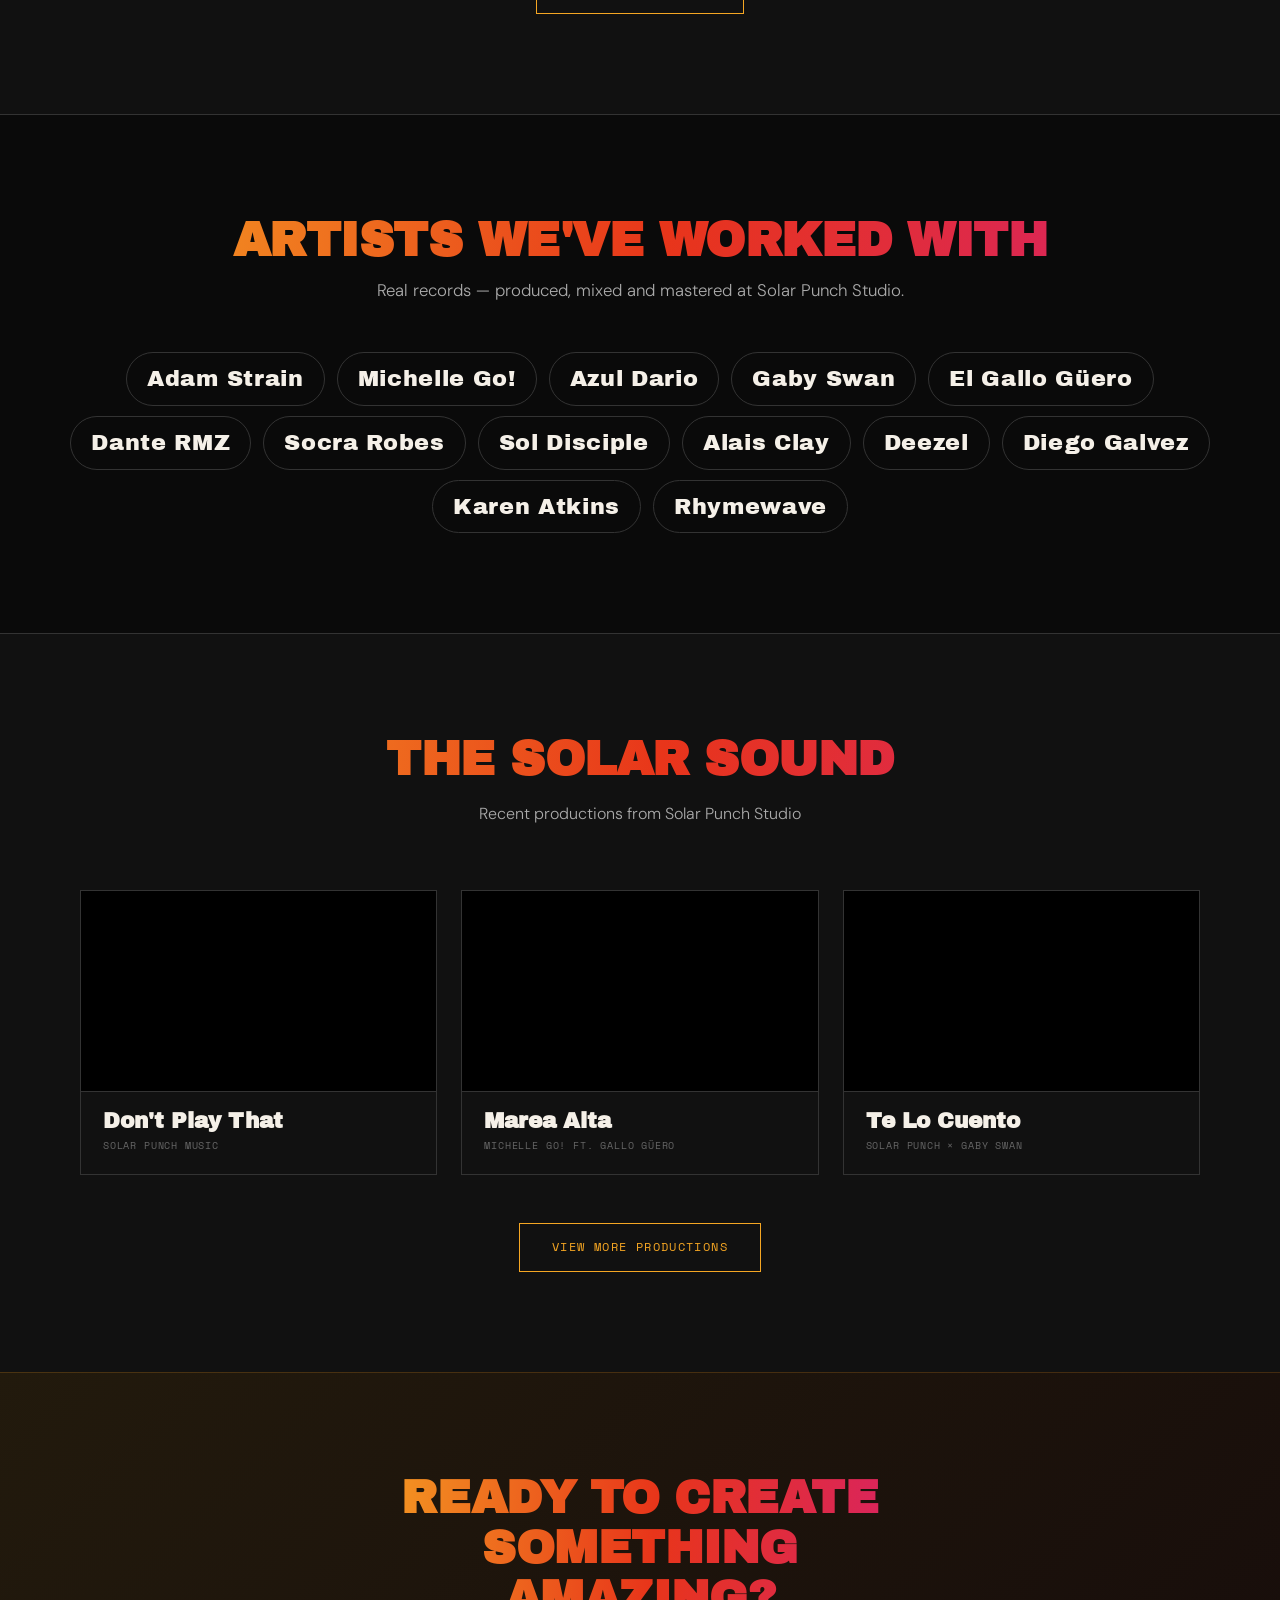
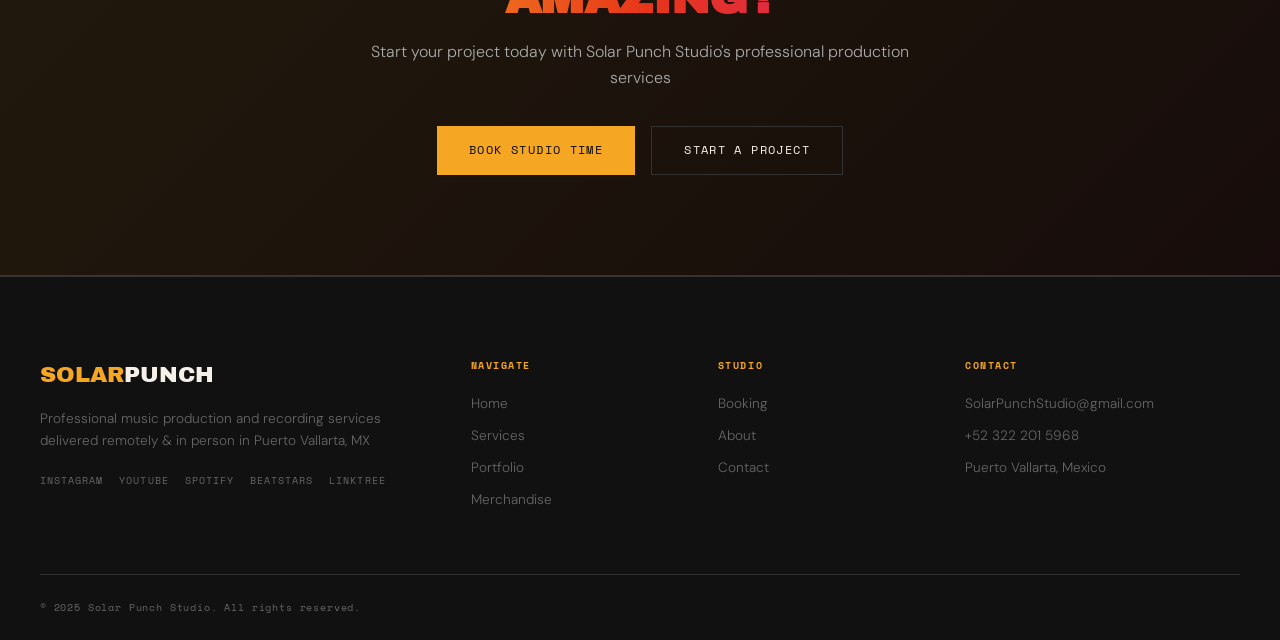
==== commit 70aa6cfd: "Add YouTube + Spotify to footer social links (all pages, EN + ES) Co-Authored-By: Claude Opus 4.8 <n" ====
--- a/files/index.html
+++ b/files/index.html
@@ -216,6 +216,8 @@
         <p>Professional music production and recording services delivered remotely &amp; in person in Puerto Vallarta, MX</p>
         <div class="footer-social">
           <a href="https://instagram.com/solarpunchstudio" target="_blank" rel="noopener">Instagram</a>
+          <a href="https://www.youtube.com/@SolarPunch" target="_blank" rel="noopener">YouTube</a>
+          <a href="https://open.spotify.com/artist/36GVCYs6DT2NwsbfyFRiIb" target="_blank" rel="noopener">Spotify</a>
           <a href="https://beatstars.com/SolarPunchStudio" target="_blank" rel="noopener">BeatStars</a>
           <a href="https://linktr.ee/SolarPunch" target="_blank" rel="noopener">Linktree</a>
         </div>
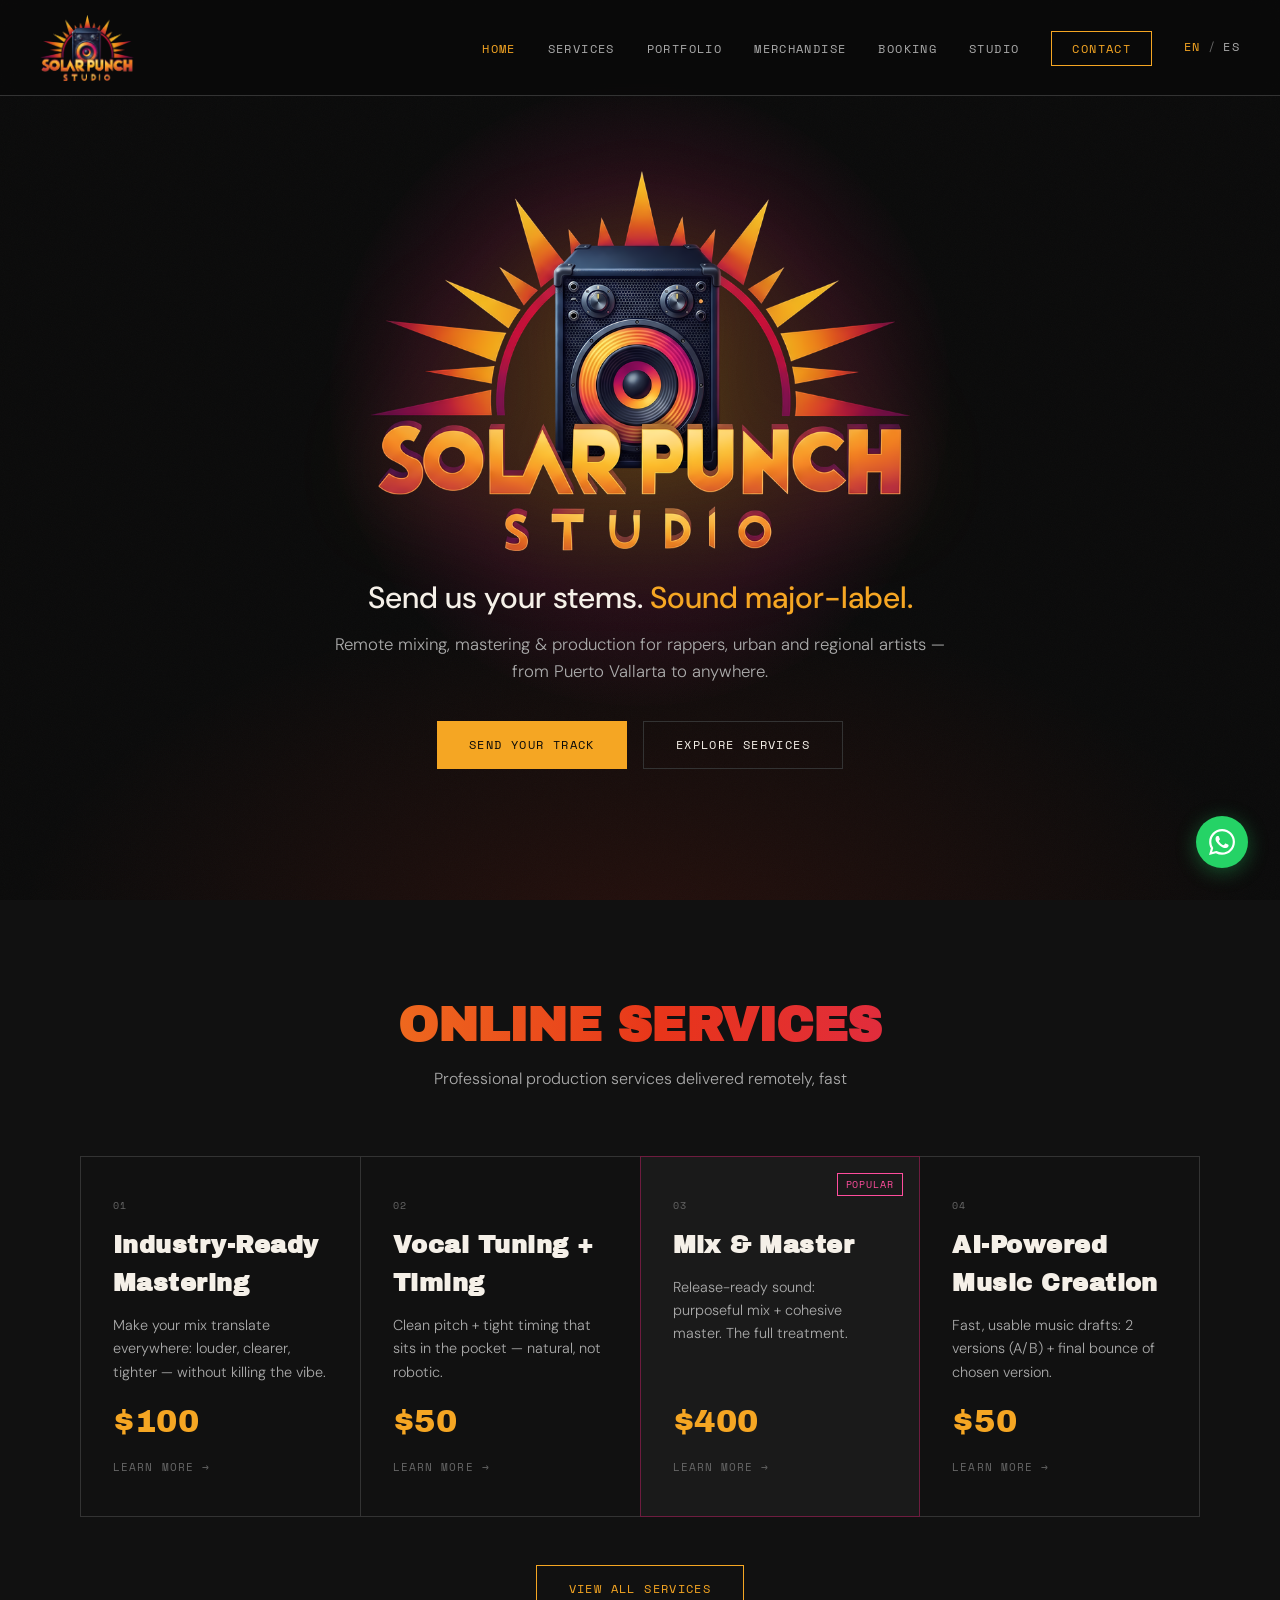
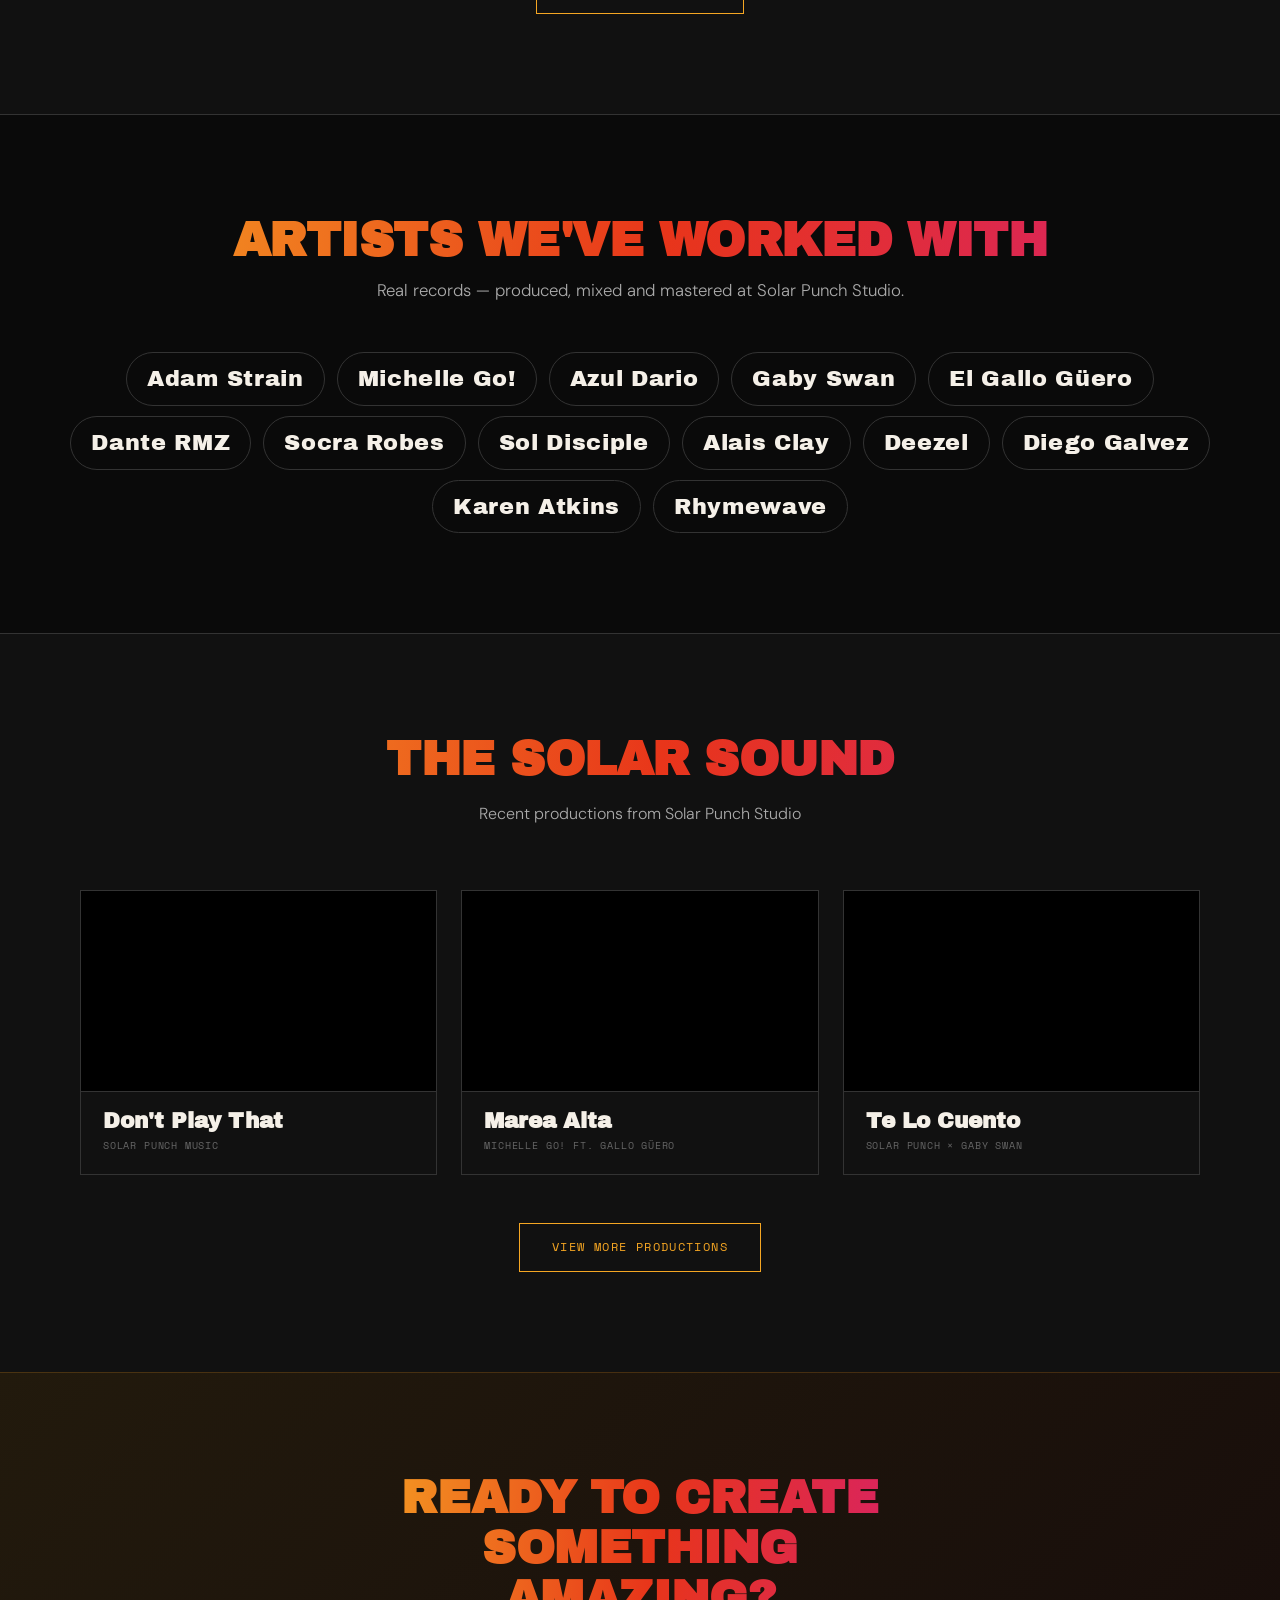
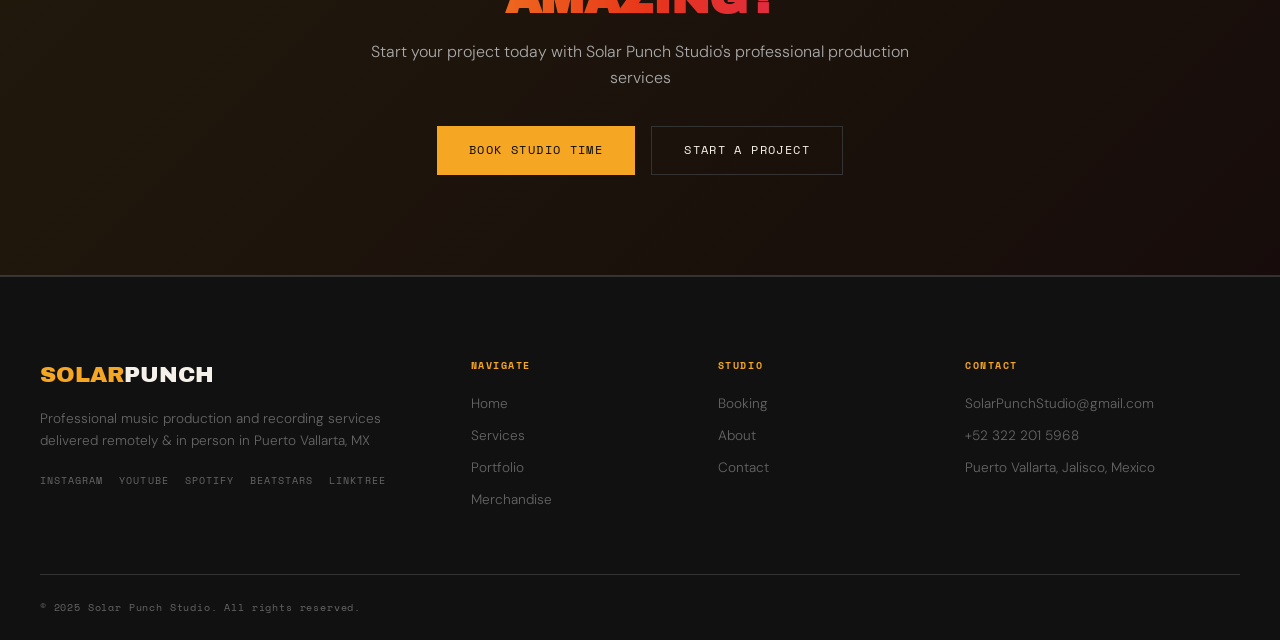
==== commit d2f2b167: "Add LocalBusiness schema (JSON-LD) + footer NAP consistency - LocalBusiness/RecordingStudio JSON-LD " ====
--- a/files/index.html
+++ b/files/index.html
@@ -46,6 +46,47 @@
     }
     .artist-strip span:hover { border-color: var(--sun); color: var(--sun); }
   </style>
+  <script type="application/ld+json">
+{
+  "@context": "https://schema.org",
+  "@type": "LocalBusiness",
+  "@id": "https://solarpunchmusic.com/#studio",
+  "name": "Solar Punch Studio",
+  "description": "Remote and in-person music production, recording, mixing and mastering for rappers, urban and regional artists. Based in Puerto Vallarta, working worldwide.",
+  "url": "https://solarpunchmusic.com/",
+  "logo": "https://solarpunchmusic.com/logo-full.png",
+  "image": "https://solarpunchmusic.com/logo-full.png",
+  "email": "SolarPunchStudio@gmail.com",
+  "telephone": "+52 322 201 5968",
+  "priceRange": "$$",
+  "knowsLanguage": [
+    "en",
+    "es"
+  ],
+  "address": {
+    "@type": "PostalAddress",
+    "addressLocality": "Puerto Vallarta",
+    "addressRegion": "Jalisco",
+    "addressCountry": "MX"
+  },
+  "geo": {
+    "@type": "GeoCoordinates",
+    "latitude": 20.6534,
+    "longitude": -105.2253
+  },
+  "areaServed": [
+    "Puerto Vallarta",
+    "Worldwide"
+  ],
+  "sameAs": [
+    "https://instagram.com/solarpunchstudio",
+    "https://www.youtube.com/@SolarPunch",
+    "https://open.spotify.com/artist/36GVCYs6DT2NwsbfyFRiIb",
+    "https://beatstars.com/SolarPunchStudio",
+    "https://linktr.ee/SolarPunch"
+  ]
+}
+  </script>
 </head>
 <body>
 
@@ -244,7 +285,7 @@
         <ul>
           <li><a href="mailto:SolarPunchStudio@gmail.com">SolarPunchStudio@gmail.com</a></li>
           <li><a href="https://wa.me/523222015968" target="_blank" rel="noopener">+52 322 201 5968</a></li>
-          <li>Puerto Vallarta, Mexico</li>
+          <li>Puerto Vallarta, Jalisco, Mexico</li>
         </ul>
       </div>
     </div>
